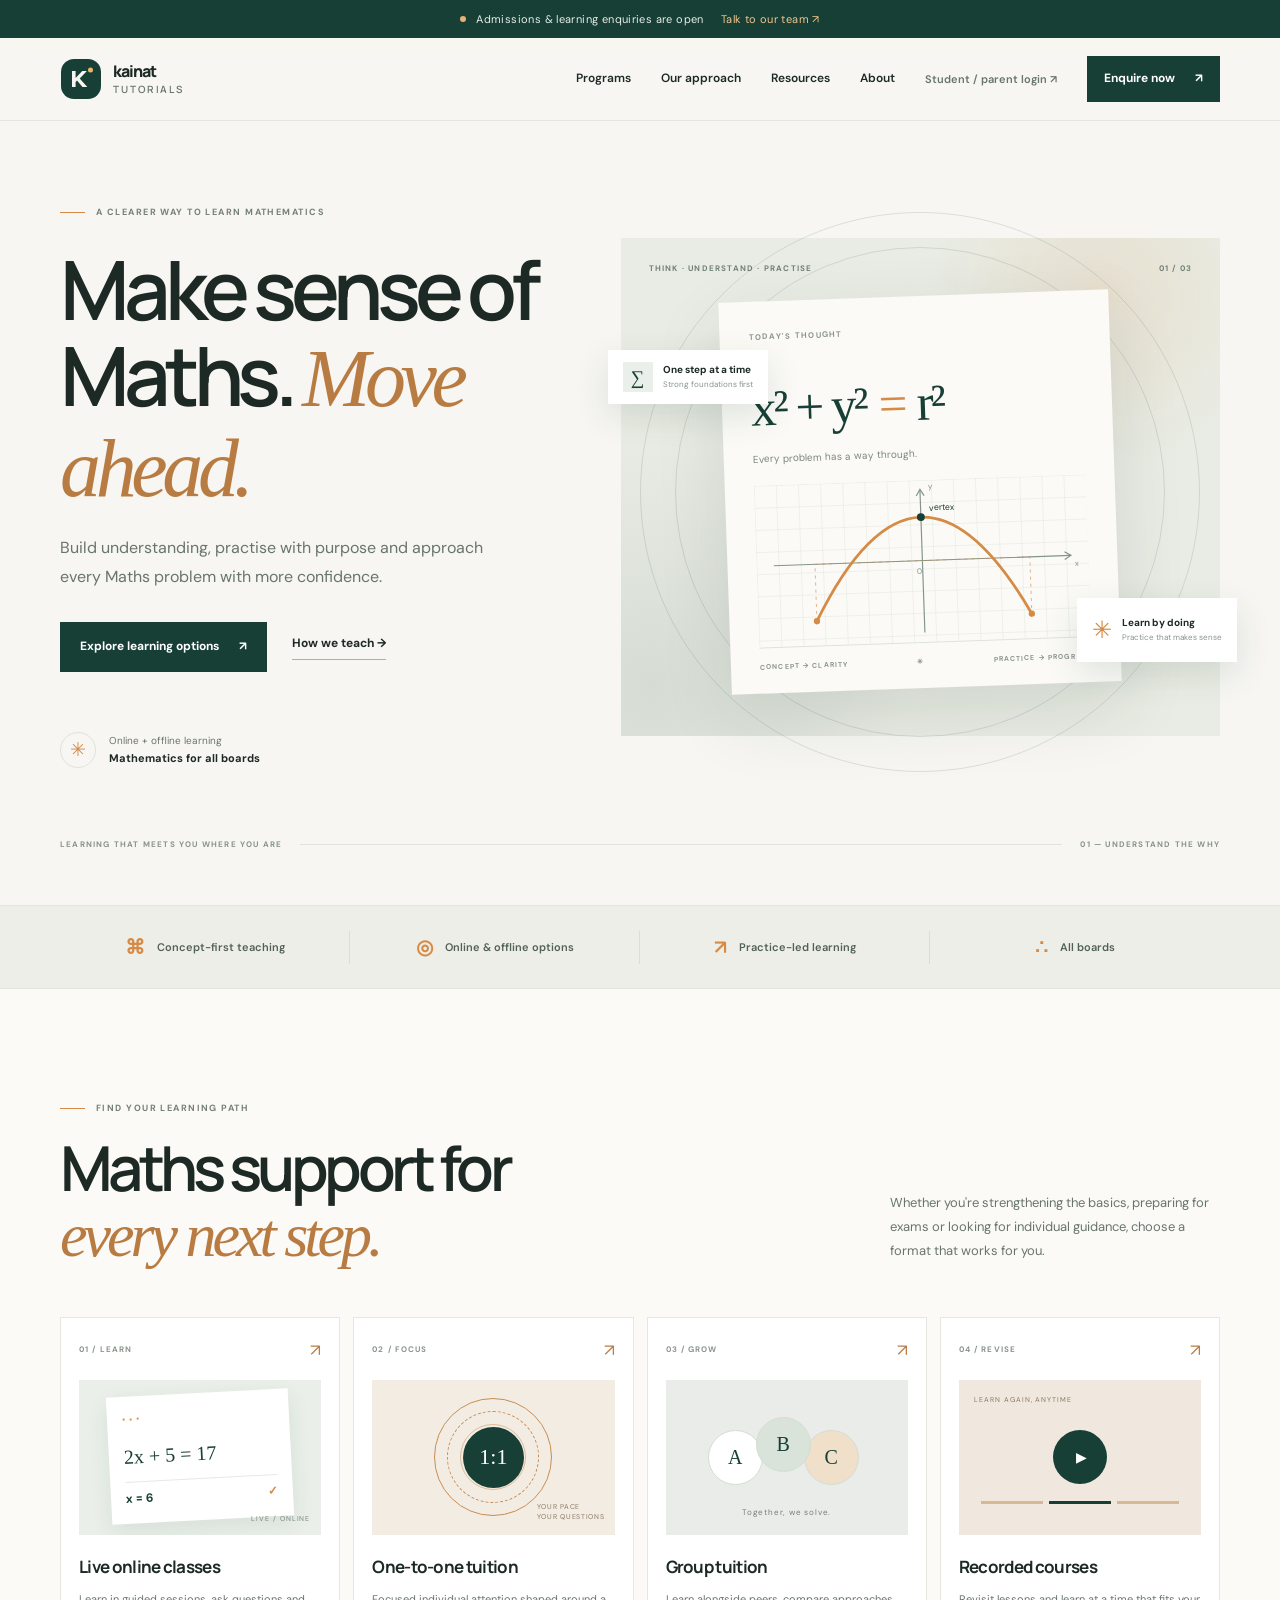
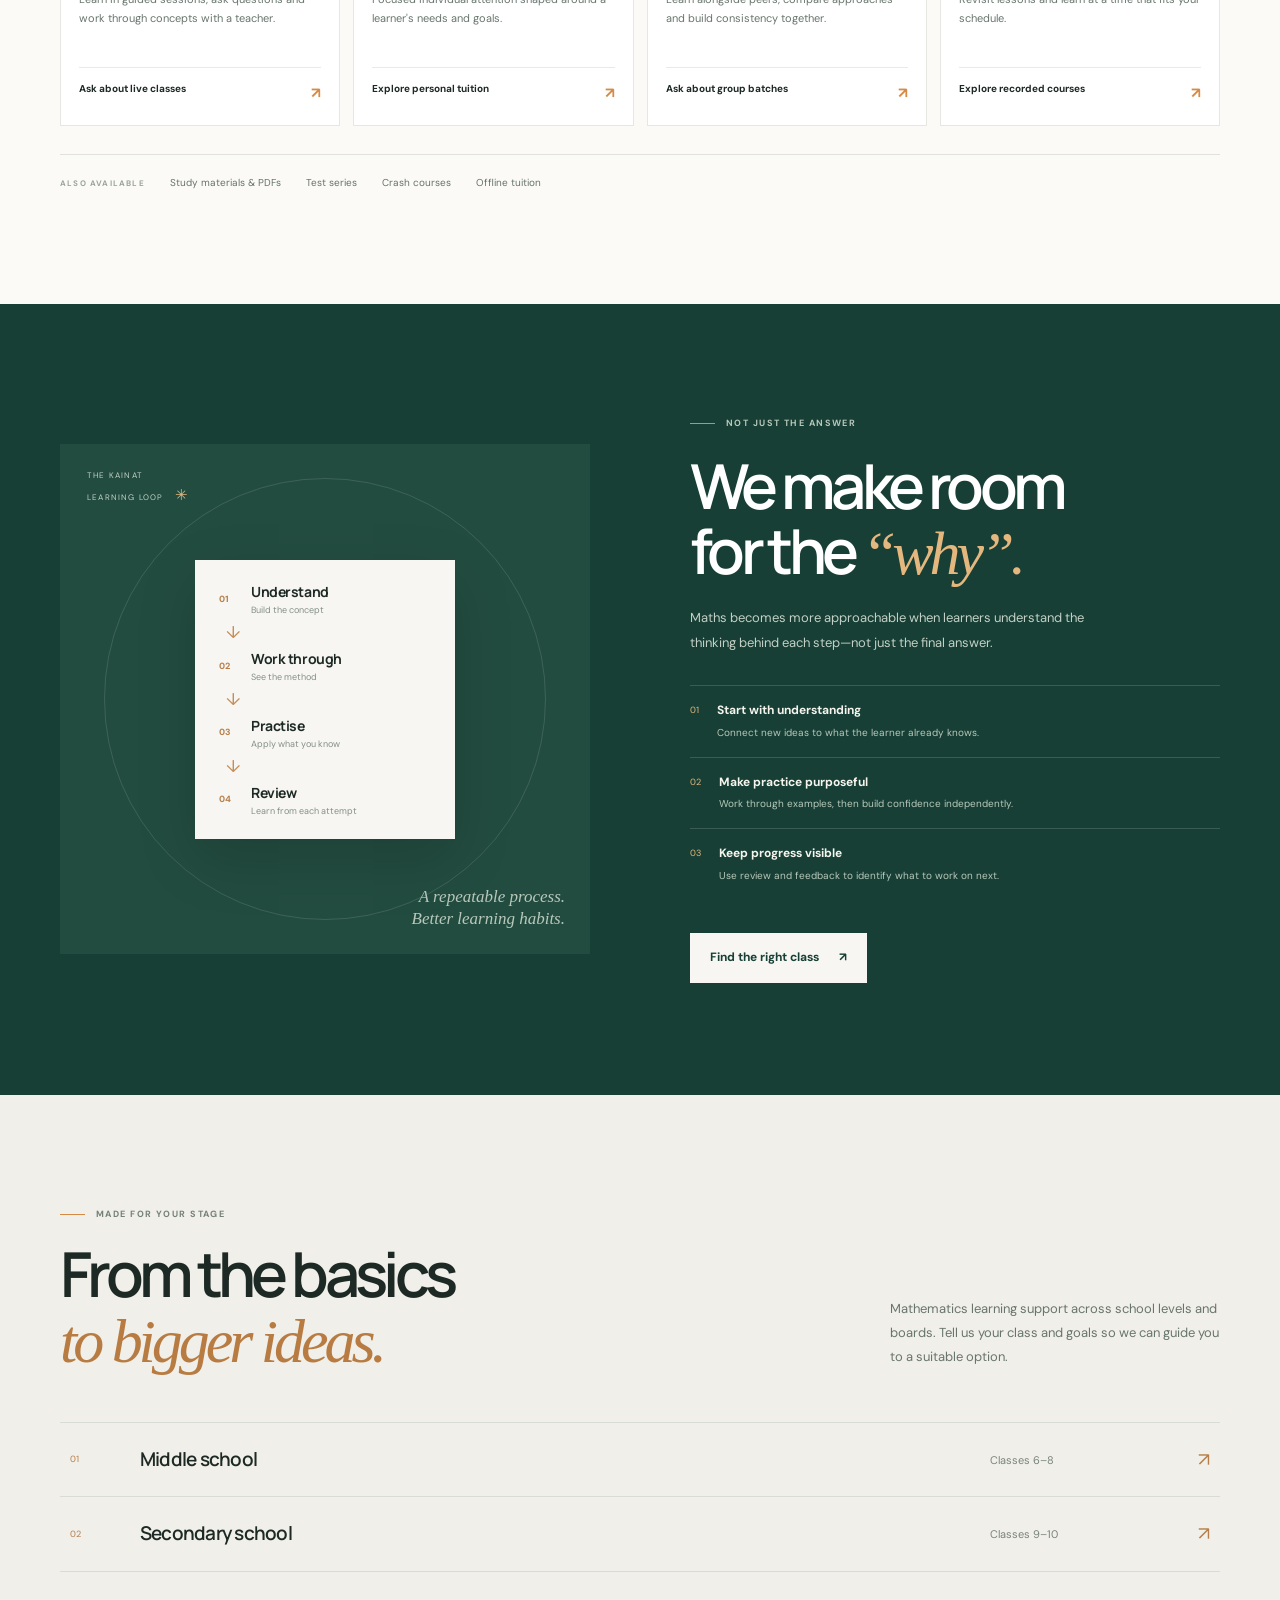
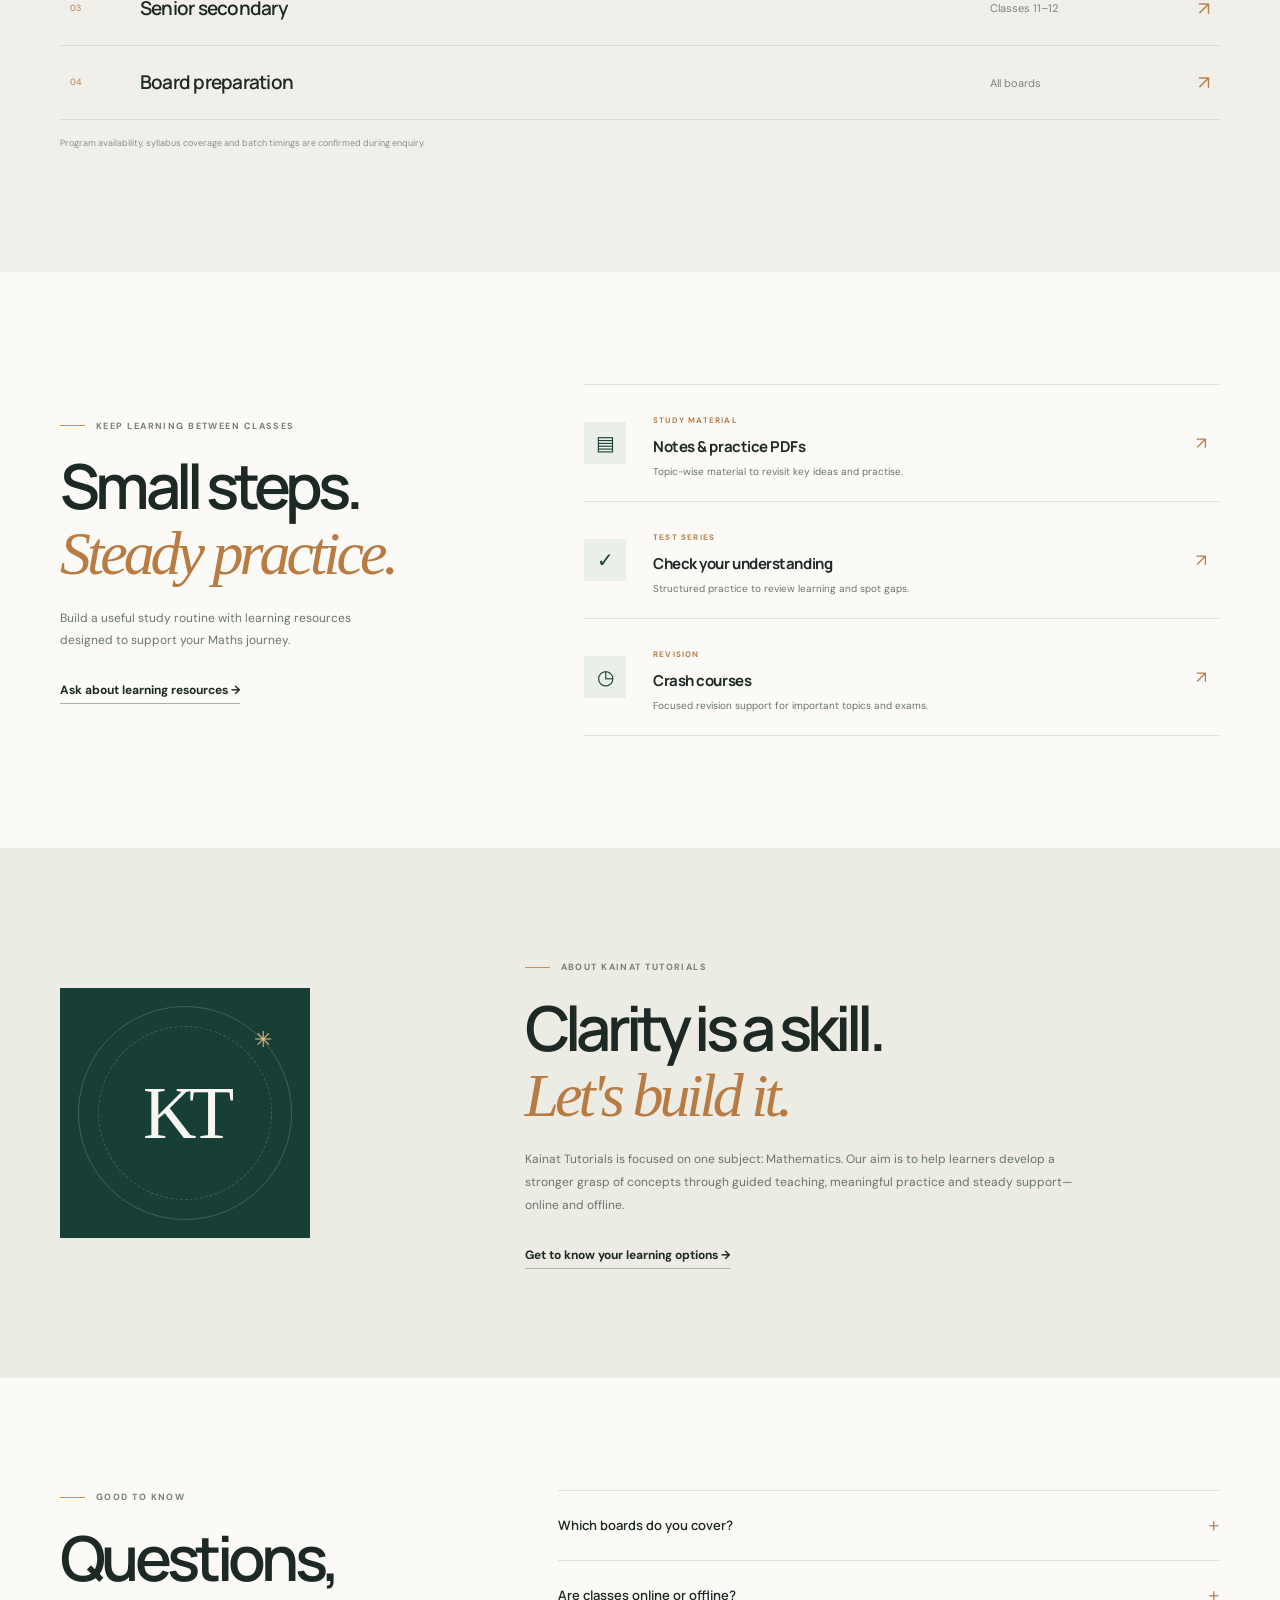
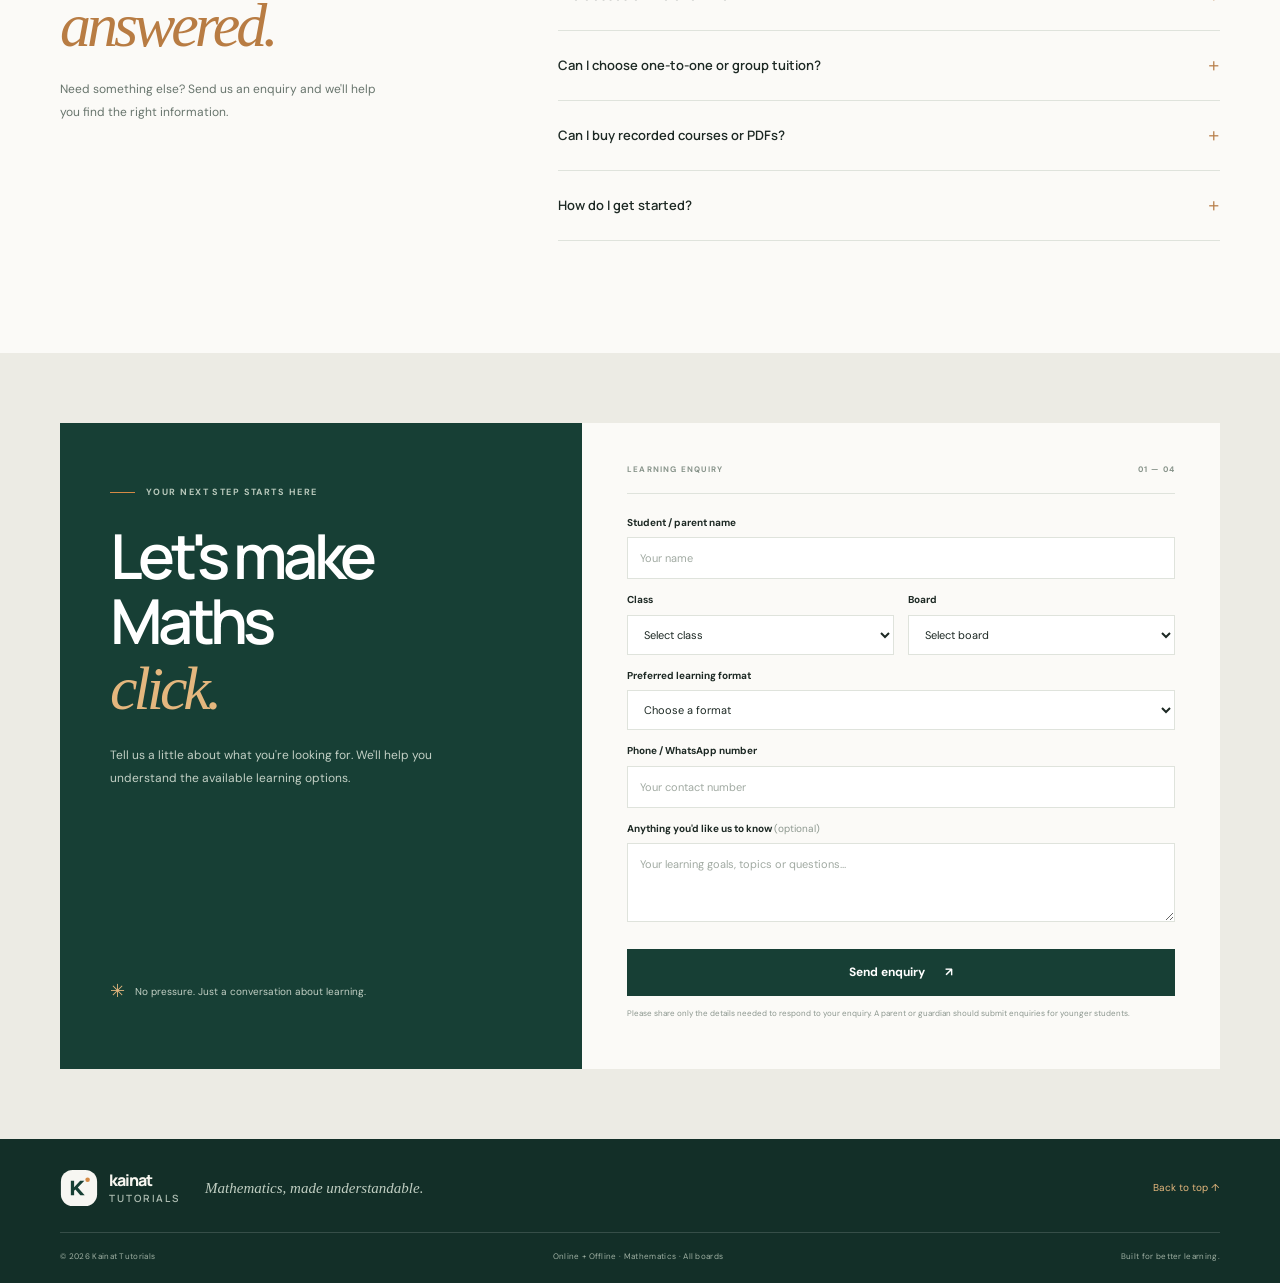
==== index.html @ fd222ecf "Build original Kainat Tutorials responsive website" ====
<!doctype html>
<html lang="en">
<head>
  <meta charset="utf-8">
  <meta name="viewport" content="width=device-width, initial-scale=1">
  <meta name="theme-color" content="#f7f6f2">
  <meta name="description" content="Kainat Tutorials helps students build strong foundations in Mathematics through online and offline tuition, live classes, recorded lessons and focused practice.">
  <meta name="robots" content="index, follow">
  <title>Kainat Tutorials — Mathematics, made understandable</title>
  <link rel="preconnect" href="https://fonts.googleapis.com">
  <link rel="preconnect" href="https://fonts.gstatic.com" crossorigin>
  <link href="https://fonts.googleapis.com/css2?family=DM+Sans:wght@400;500;600;700&family=Manrope:wght@400;500;600;700;800&display=swap" rel="stylesheet">
  <link rel="stylesheet" href="styles.css">
  <script src="site-config.js"></script>
  <script src="script.js" defer></script>
</head>
<body>
  <a class="skip-link" href="#main">Skip to content</a>
  <div class="announcement"><span class="announcement-dot"></span> Admissions & learning enquiries are open <a href="#contact">Talk to our team <span aria-hidden="true">↗</span></a></div>
  <header class="site-header">
    <div class="container nav-wrap">
      <a class="brand" href="#" aria-label="Kainat Tutorials home">
        <span class="brand-mark" aria-hidden="true"><svg viewBox="0 0 42 42" fill="none"><rect x="1" y="1" width="40" height="40" rx="13" fill="#173F35"/><path d="M12 29V13h3.6v7.1l6.7-7.1h4.6l-7.2 7.4 7.6 8.6h-4.8l-5.5-6.4-1.4 1.5V29H12Z" fill="#F7F6F2"/><circle cx="30.5" cy="12" r="2.5" fill="#E9B76C"/></svg></span>
        <span class="brand-name">kainat<span>tutorials</span></span>
      </a>
      <button class="menu-toggle" aria-label="Open navigation" aria-expanded="false" aria-controls="primary-nav"><span></span><span></span></button>
      <nav id="primary-nav" class="primary-nav" aria-label="Main navigation">
        <a href="#programs">Programs</a><a href="#approach">Our approach</a><a href="#resources">Resources</a><a href="#about">About</a>
        <a class="nav-login" href="#contact">Student / parent login <span aria-hidden="true">↗</span></a>
        <a class="button button-dark nav-cta" href="#contact">Enquire now <span aria-hidden="true">↗</span></a>
      </nav>
    </div>
  </header>

  <main id="main">
    <section class="hero section-pad">
      <div class="container hero-grid">
        <div class="hero-copy">
          <div class="eyebrow"><span class="eyebrow-line"></span> A clearer way to learn Mathematics</div>
          <h1>Make sense of<br>Maths. <em>Move ahead.</em></h1>
          <p class="hero-lede">Build understanding, practise with purpose and approach every Maths problem with more confidence.</p>
          <div class="hero-actions"><a class="button button-dark" href="#programs">Explore learning options <span aria-hidden="true">↗</span></a><a class="text-link" href="#approach">How we teach <span aria-hidden="true">→</span></a></div>
          <div class="hero-note"><span class="note-icon">✳</span><span>Online + offline learning<br><strong>Mathematics for all boards</strong></span></div>
        </div>
        <div class="hero-art" aria-label="Mathematics learning illustration">
          <div class="art-topline"><span>THINK · UNDERSTAND · PRACTISE</span><span>01 / 03</span></div>
          <div class="math-sheet">
            <div class="sheet-label">TODAY'S THOUGHT</div>
            <div class="equation">x² + y² <span>=</span> r²</div>
            <div class="equation-caption">Every problem has a way through.</div>
            <div class="graph-wrap">
              <svg viewBox="0 0 420 205" role="img" aria-label="A plotted mathematical curve on coordinate axes">
                <defs><pattern id="grid" width="28" height="28" patternUnits="userSpaceOnUse"><path d="M28 0H0V28" fill="none" stroke="#DCE2D9" stroke-width="1"/></pattern></defs>
                <rect width="420" height="205" fill="url(#grid)"/>
                <path d="M22 102H398M210 12V193" stroke="#82958A" stroke-width="1.5"/>
                <path d="M390 97l8 5-8 5M205 20l5-8 5 8" fill="none" stroke="#82958A" stroke-width="1.5"/>
                <path d="M74 174 Q210 -80 346 174" fill="none" stroke="#D58A45" stroke-width="3.5" stroke-linecap="round"/>
                <path d="M74 174V102H346V174" fill="none" stroke="#D58A45" stroke-width="1.2" stroke-dasharray="4 5" opacity=".65"/>
                <circle cx="210" cy="47" r="5" fill="#173F35"/><circle cx="74" cy="174" r="4" fill="#D58A45"/><circle cx="346" cy="174" r="4" fill="#D58A45"/>
                <text x="220" y="39" font-size="11" fill="#173F35" font-family="DM Sans">vertex</text><text x="203" y="119" font-size="10" fill="#82958A">0</text><text x="403" y="115" font-size="10" fill="#82958A">x</text><text x="220" y="12" font-size="10" fill="#82958A">y</text>
              </svg>
            </div>
            <div class="sheet-footer"><span>CONCEPT → CLARITY</span><span>✳</span><span>PRACTICE → PROGRESS</span></div>
          </div>
          <div class="floating-card floating-card-one"><span class="float-icon">∑</span><span><b>One step at a time</b><small>Strong foundations first</small></span></div>
          <div class="floating-card floating-card-two"><span class="float-spark">✳</span><span><b>Learn by doing</b><small>Practice that makes sense</small></span></div>
          <div class="art-orbit orbit-one"></div><div class="art-orbit orbit-two"></div>
        </div>
      </div>
      <div class="container hero-bottom"><span>LEARNING THAT MEETS YOU WHERE YOU ARE</span><div class="hero-bottom-line"></div><span>01 — UNDERSTAND THE WHY</span></div>
    </section>

    <section class="trust-strip"><div class="container trust-grid"><div><span class="trust-symbol">⌘</span><span>Concept-first teaching</span></div><div><span class="trust-symbol">◎</span><span>Online & offline options</span></div><div><span class="trust-symbol">↗</span><span>Practice-led learning</span></div><div><span class="trust-symbol">∴</span><span>All boards</span></div></div></section>

    <section id="programs" class="programs section-pad">
      <div class="container">
        <div class="section-heading heading-split"><div><div class="eyebrow"><span class="eyebrow-line"></span> Find your learning path</div><h2>Maths support for<br><em>every next step.</em></h2></div><p>Whether you're strengthening the basics, preparing for exams or looking for individual guidance, choose a format that works for you.</p></div>
        <div class="program-grid">
          <article class="program-card card-featured"><div class="card-top"><span class="card-index">01 / LEARN</span><span class="card-icon">↗</span></div><div class="program-illustration illustration-live"><div class="mini-window"><div class="mini-dots">•••</div><div class="mini-equation">2x + 5 = 17</div><div class="mini-line"></div><div class="mini-answer">x = 6 <span>✓</span></div></div><span class="illustration-tag">LIVE / ONLINE</span></div><h3>Live online classes</h3><p>Learn in guided sessions, ask questions and work through concepts with a teacher.</p><a class="card-link" href="#contact">Ask about live classes <span>↗</span></a></article>
          <article class="program-card"><div class="card-top"><span class="card-index">02 / FOCUS</span><span class="card-icon">↗</span></div><div class="program-illustration illustration-one"><div class="one-ring"></div><div class="one-person">1:1</div><span class="one-caption">YOUR PACE<br>YOUR QUESTIONS</span></div><h3>One-to-one tuition</h3><p>Focused individual attention shaped around a learner's needs and goals.</p><a class="card-link" href="#contact">Explore personal tuition <span>↗</span></a></article>
          <article class="program-card"><div class="card-top"><span class="card-index">03 / GROW</span><span class="card-icon">↗</span></div><div class="program-illustration illustration-group"><div class="group-circles"><i>A</i><i>B</i><i>C</i></div><span class="group-equation">Together, we solve.</span></div><h3>Group tuition</h3><p>Learn alongside peers, compare approaches and build consistency together.</p><a class="card-link" href="#contact">Ask about group batches <span>↗</span></a></article>
          <article class="program-card"><div class="card-top"><span class="card-index">04 / REVISE</span><span class="card-icon">↗</span></div><div class="program-illustration illustration-recorded"><div class="play-button">▶</div><div class="recorded-lines"><i></i><i></i><i></i></div><span class="recorded-label">LEARN AGAIN, ANYTIME</span></div><h3>Recorded courses</h3><p>Revisit lessons and learn at a time that fits your schedule.</p><a class="card-link" href="#contact">Explore recorded courses <span>↗</span></a></article>
        </div>
        <div class="program-footer"><span>ALSO AVAILABLE</span><span>Study materials & PDFs</span><span>Test series</span><span>Crash courses</span><span>Offline tuition</span></div>
      </div>
    </section>

    <section id="approach" class="approach section-pad">
      <div class="container approach-grid">
        <div class="approach-visual"><div class="approach-stamp">THE KAINAT<br>LEARNING LOOP <span>✳</span></div><div class="loop-card"><div class="loop-step"><span>01</span><b>Understand</b><small>Build the concept</small></div><div class="loop-arrow">↓</div><div class="loop-step"><span>02</span><b>Work through</b><small>See the method</small></div><div class="loop-arrow">↓</div><div class="loop-step"><span>03</span><b>Practise</b><small>Apply what you know</small></div><div class="loop-arrow">↓</div><div class="loop-step"><span>04</span><b>Review</b><small>Learn from each attempt</small></div></div><div class="approach-caption">A repeatable process.<br>Better learning habits.</div></div>
        <div class="approach-copy"><div class="eyebrow eyebrow-light"><span class="eyebrow-line"></span> Not just the answer</div><h2>We make room<br>for the <em>“why”.</em></h2><p class="approach-lede">Maths becomes more approachable when learners understand the thinking behind each step—not just the final answer.</p><div class="principle-list"><div><span>01</span><p><b>Start with understanding</b><small>Connect new ideas to what the learner already knows.</small></p></div><div><span>02</span><p><b>Make practice purposeful</b><small>Work through examples, then build confidence independently.</small></p></div><div><span>03</span><p><b>Keep progress visible</b><small>Use review and feedback to identify what to work on next.</small></p></div></div><a class="button button-light" href="#contact">Find the right class <span>↗</span></a></div>
      </div>
    </section>

    <section class="levels section-pad"><div class="container"><div class="section-heading heading-split"><div><div class="eyebrow"><span class="eyebrow-line"></span> Made for your stage</div><h2>From the basics<br><em>to bigger ideas.</em></h2></div><p>Mathematics learning support across school levels and boards. Tell us your class and goals so we can guide you to a suitable option.</p></div><div class="level-list"><a href="#contact"><span class="level-number">01</span><span class="level-name">Middle school</span><span class="level-detail">Classes 6–8</span><span class="level-arrow">↗</span></a><a href="#contact"><span class="level-number">02</span><span class="level-name">Secondary school</span><span class="level-detail">Classes 9–10</span><span class="level-arrow">↗</span></a><a href="#contact"><span class="level-number">03</span><span class="level-name">Senior secondary</span><span class="level-detail">Classes 11–12</span><span class="level-arrow">↗</span></a><a href="#contact"><span class="level-number">04</span><span class="level-name">Board preparation</span><span class="level-detail">All boards</span><span class="level-arrow">↗</span></a></div><p class="level-footnote">Program availability, syllabus coverage and batch timings are confirmed during enquiry.</p></div></section>

    <section id="resources" class="resources section-pad"><div class="container resources-grid"><div><div class="eyebrow"><span class="eyebrow-line"></span> Keep learning between classes</div><h2>Small steps.<br><em>Steady practice.</em></h2><p>Build a useful study routine with learning resources designed to support your Maths journey.</p><a class="text-link" href="#contact">Ask about learning resources <span>→</span></a></div><div class="resource-stack"><article><span class="resource-icon">▤</span><div><span class="resource-type">STUDY MATERIAL</span><h3>Notes & practice PDFs</h3><p>Topic-wise material to revisit key ideas and practise.</p></div><span class="resource-arrow">↗</span></article><article><span class="resource-icon">✓</span><div><span class="resource-type">TEST SERIES</span><h3>Check your understanding</h3><p>Structured practice to review learning and spot gaps.</p></div><span class="resource-arrow">↗</span></article><article><span class="resource-icon">◷</span><div><span class="resource-type">REVISION</span><h3>Crash courses</h3><p>Focused revision support for important topics and exams.</p></div><span class="resource-arrow">↗</span></article></div></div></section>

    <section id="about" class="about section-pad"><div class="container about-grid"><div class="about-mark"><span>KT</span><i>✳</i></div><div><div class="eyebrow"><span class="eyebrow-line"></span> About Kainat Tutorials</div><h2>Clarity is a skill.<br><em>Let's build it.</em></h2><p>Kainat Tutorials is focused on one subject: Mathematics. Our aim is to help learners develop a stronger grasp of concepts through guided teaching, meaningful practice and steady support—online and offline.</p><a class="text-link" href="#contact">Get to know your learning options <span>→</span></a></div></div></section>

    <section class="faq section-pad"><div class="container faq-grid"><div><div class="eyebrow"><span class="eyebrow-line"></span> Good to know</div><h2>Questions,<br><em>answered.</em></h2><p>Need something else? Send us an enquiry and we'll help you find the right information.</p></div><div class="faq-list"><details><summary>Which boards do you cover?<span>+</span></summary><p>We aim to support students across all boards. Share your board, class and syllabus during enquiry so we can confirm the relevant learning option.</p></details><details><summary>Are classes online or offline?<span>+</span></summary><p>Both online and offline learning options are planned. Availability, location and timings are confirmed when you enquire.</p></details><details><summary>Can I choose one-to-one or group tuition?<span>+</span></summary><p>Yes. You can enquire about individual tuition or group learning. We'll discuss the format that best fits your requirements.</p></details><details><summary>Can I buy recorded courses or PDFs?<span>+</span></summary><p>Recorded courses and study materials are part of the planned learning catalogue. Product details, prices and access instructions will be shared when available.</p></details><details><summary>How do I get started?<span>+</span></summary><p>Use the enquiry form below and tell us your class, board and preferred learning format. We'll follow up using the contact details you provide.</p></details></div></div></section>

    <section id="contact" class="contact-section section-pad"><div class="container contact-panel"><div class="contact-copy"><div class="eyebrow eyebrow-light"><span class="eyebrow-line"></span> Your next step starts here</div><h2>Let's make Maths<br><em>click.</em></h2><p>Tell us a little about what you're looking for. We'll help you understand the available learning options.</p><div class="contact-note"><span>✳</span> No pressure. Just a conversation about learning.</div></div><form id="enquiry-form" class="enquiry-form"><div class="form-heading"><span>LEARNING ENQUIRY</span><span>01 — 04</span></div><label for="student-name">Student / parent name</label><input id="student-name" name="name" autocomplete="name" placeholder="Your name" required>
        <div class="form-row"><div><label for="student-class">Class</label><select id="student-class" name="class" required><option value="">Select class</option><option>Class 6</option><option>Class 7</option><option>Class 8</option><option>Class 9</option><option>Class 10</option><option>Class 11</option><option>Class 12</option><option>Other</option></select></div><div><label for="student-board">Board</label><select id="student-board" name="board" required><option value="">Select board</option><option>CBSE</option><option>ICSE</option><option>State Board</option><option>Other / Not sure</option></select></div></div>
        <label for="learning-mode">Preferred learning format</label><select id="learning-mode" name="format" required><option value="">Choose a format</option><option>Online classes</option><option>Offline tuition</option><option>One-to-one tuition</option><option>Group tuition</option><option>Recorded course</option><option>Study material / test series</option><option>Not sure yet</option></select>
        <label for="contact-number">Phone / WhatsApp number</label><input id="contact-number" name="phone" type="tel" autocomplete="tel" placeholder="Your contact number" required>
        <label for="extra-details">Anything you'd like us to know <span class="optional">(optional)</span></label><textarea id="extra-details" name="message" rows="3" placeholder="Your learning goals, topics or questions…"></textarea>
        <button class="button button-dark form-submit" type="submit">Send enquiry <span aria-hidden="true">↗</span></button><p class="form-privacy">Please share only the details needed to respond to your enquiry. A parent or guardian should submit enquiries for younger students.</p><p id="form-status" class="form-status" role="status" aria-live="polite"></p>
      </form></div></section>
  </main>
  <footer class="site-footer"><div class="container footer-top"><a class="brand brand-footer" href="#"><span class="brand-mark"><svg viewBox="0 0 42 42" fill="none"><rect x="1" y="1" width="40" height="40" rx="13" fill="#F7F6F2"/><path d="M12 29V13h3.6v7.1l6.7-7.1h4.6l-7.2 7.4 7.6 8.6h-4.8l-5.5-6.4-1.4 1.5V29H12Z" fill="#173F35"/><circle cx="30.5" cy="12" r="2.5" fill="#D58A45"/></svg></span><span class="brand-name">kainat<span>tutorials</span></span></a><p>Mathematics, made understandable.</p><a class="footer-top-link" href="#main">Back to top ↑</a></div><div class="container footer-bottom"><span>© <span id="current-year"></span> Kainat Tutorials</span><span>Online + Offline · Mathematics · All boards</span><span>Built for better learning.</span></div></footer>
</body>
</html>
---- styles.css ----
:root{--paper:#f7f6f2;--white:#fff;--ink:#1d2924;--green:#173f35;--green2:#244f43;--muted:#68756d;--line:#dfe3dc;--gold:#d58a45;--cream:#ebe9df;--serif:Georgia,"Times New Roman",serif;--sans:"DM Sans",Arial,sans-serif;--display:"Manrope",Arial,sans-serif}*{box-sizing:border-box}html{scroll-behavior:smooth;scroll-padding-top:92px}body{margin:0;background:var(--paper);color:var(--ink);font-family:var(--sans);font-size:15px;line-height:1.65;-webkit-font-smoothing:antialiased}a{color:inherit;text-decoration:none}button,input,select,textarea{font:inherit}.container{width:min(1160px,calc(100% - 64px));margin-inline:auto}.section-pad{padding:112px 0}.skip-link{position:absolute;top:-50px;left:16px;background:white;padding:10px;z-index:100}.skip-link:focus{top:10px}.announcement{height:38px;background:var(--green);color:#e7eee8;display:flex;align-items:center;justify-content:center;gap:10px;font-size:11px;letter-spacing:.035em}.announcement a{color:#f1c58d;margin-left:7px}.announcement-dot{width:6px;height:6px;background:#e4b474;border-radius:50%}.site-header{position:sticky;top:0;z-index:20;background:rgba(247,246,242,.94);backdrop-filter:blur(14px);border-bottom:1px solid rgba(29,41,36,.08)}.nav-wrap{height:82px;display:flex;align-items:center;justify-content:space-between}.brand{display:inline-flex;align-items:center;gap:11px}.brand-mark{width:42px;height:42px;display:block}.brand-mark svg{width:100%;height:100%}.brand-name{font-family:var(--display);font-size:16px;line-height:1.1;font-weight:800;letter-spacing:-.06em}.brand-name span{display:block;font-size:10px;letter-spacing:.19em;text-transform:uppercase;font-weight:600;color:var(--muted);margin-top:4px}.primary-nav{display:flex;align-items:center;gap:30px;font-size:12px;font-weight:600}.primary-nav>a:not(.button){transition:color .2s}.primary-nav>a:not(.button):hover,.text-link:hover,.card-link:hover{color:var(--gold)}.nav-login{font-size:11px;color:var(--muted)}.button{display:inline-flex;align-items:center;justify-content:center;gap:20px;padding:14px 19px;font-size:12px;font-weight:700;border:1px solid transparent;transition:transform .2s,background .2s}.button:hover{transform:translateY(-2px)}.button-dark{background:var(--green);color:#fff}.button-dark:hover{background:#245344}.button-light{background:#f7f6f2;color:var(--green)}.nav-cta{padding:12px 16px}.menu-toggle{display:none}.hero{padding-top:84px;padding-bottom:54px;overflow:hidden}.hero-grid{display:grid;grid-template-columns:.92fr 1.08fr;gap:50px;align-items:center}.eyebrow{display:flex;align-items:center;gap:11px;text-transform:uppercase;letter-spacing:.16em;font-size:9px;font-weight:700;color:#748178}.eyebrow-line{width:25px;height:1px;background:var(--gold)}h1,h2,h3,p{margin-top:0}h1,h2{font-family:var(--display);font-weight:600;letter-spacing:-.075em;line-height:1.05}h1{font-size:clamp(54px,6.4vw,86px);margin:26px 0 22px}h1 em,h2 em{font-family:var(--serif);font-weight:400;color:#b87c43;letter-spacing:-.065em}.hero-lede{max-width:430px;color:var(--muted);font-size:16px;line-height:1.8}.hero-actions{display:flex;align-items:center;gap:25px;margin-top:31px}.text-link{font-size:12px;font-weight:700;border-bottom:1px solid #aab3aa;padding-bottom:5px}.hero-note{display:flex;align-items:center;gap:13px;margin-top:60px;color:var(--muted);font-size:10px;line-height:1.7}.hero-note strong{color:var(--ink);font-size:11px}.note-icon{width:36px;height:36px;border:1px solid var(--line);border-radius:50%;display:grid;place-items:center;color:var(--gold);font-size:19px}.hero-art{position:relative;min-height:490px;background:#e9ece4;display:flex;align-items:center;justify-content:center;padding:58px 35px 48px;isolation:isolate}.hero-art:before{content:"";position:absolute;inset:0;background:radial-gradient(circle at 80% 12%,rgba(213,138,69,.13),transparent 26%),radial-gradient(circle at 5% 90%,rgba(23,63,53,.09),transparent 35%);z-index:-1}.art-topline{position:absolute;top:24px;left:28px;right:28px;display:flex;justify-content:space-between;color:#718077;font-size:8px;letter-spacing:.15em;font-weight:700}.math-sheet{position:relative;width:min(390px,100%);padding:29px 29px 20px;background:#fbfaf6;box-shadow:0 25px 70px rgba(28,52,42,.12);transform:rotate(-2deg);z-index:2}.sheet-label,.sheet-footer{font-size:8px;letter-spacing:.16em;color:#8b968e;font-weight:700}.equation{font-family:var(--serif);font-size:clamp(34px,4vw,52px);letter-spacing:-.06em;color:var(--green);margin-top:23px}.equation span{color:var(--gold);font-style:italic}.equation-caption{font-size:10px;color:#7b877f;margin-top:0}.graph-wrap{margin-top:18px}.graph-wrap svg{width:100%;display:block}.sheet-footer{border-top:1px solid var(--line);padding-top:13px;display:flex;justify-content:space-between;font-size:7px}.floating-card{position:absolute;z-index:3;background:#fff;padding:12px 15px;display:flex;align-items:center;gap:10px;box-shadow:0 12px 35px rgba(23,63,53,.12)}.floating-card b,.floating-card small{display:block}.floating-card b{font-size:10px}.floating-card small{font-size:8px;color:#89938c}.float-icon{width:30px;height:30px;background:#eaf0e9;color:var(--green);display:grid;place-items:center;font-family:var(--serif);font-size:19px}.floating-card-one{top:112px;left:-13px}.floating-card-two{bottom:74px;right:-17px}.float-spark{color:var(--gold);font-size:24px}.art-orbit{position:absolute;border:1px solid rgba(23,63,53,.13);border-radius:50%;z-index:0}.orbit-one{width:490px;height:490px}.orbit-two{width:560px;height:560px}.hero-bottom{display:flex;align-items:center;gap:18px;margin-top:70px;font-size:8px;font-weight:700;letter-spacing:.15em;color:#89938b}.hero-bottom-line{height:1px;background:var(--line);flex:1}.trust-strip{background:#eeeee8;border-block:1px solid #e4e5de}.trust-grid{display:grid;grid-template-columns:repeat(4,1fr);min-height:82px;align-items:center}.trust-grid>div{display:flex;align-items:center;justify-content:center;gap:12px;font-size:11px;font-weight:600;color:#526158;border-right:1px solid #d9ded6}.trust-grid>div:last-child{border:0}.trust-symbol{color:var(--gold);font-size:20px}.section-heading{margin-bottom:48px}.heading-split{display:flex;align-items:end;justify-content:space-between;gap:40px}.section-heading h2,.approach h2,.resources h2,.about h2,.faq h2,.contact-copy h2{font-size:clamp(42px,5vw,62px);margin:19px 0 0}.heading-split>p{max-width:330px;color:var(--muted);font-size:13px;line-height:1.85;margin:0 0 5px}.programs{background:#fbfaf7}.program-grid{display:grid;grid-template-columns:repeat(4,1fr);gap:13px}.program-card{border:1px solid #e5e7e0;padding:18px 18px 20px;min-width:0;transition:transform .25s,box-shadow .25s;background:#fff}.program-card:hover{transform:translateY(-5px);box-shadow:0 16px 38px rgba(30,53,43,.07)}.card-top{display:flex;justify-content:space-between;align-items:center}.card-index{font-size:8px;letter-spacing:.14em;color:#89948b;font-weight:700}.card-icon{font-size:17px;color:#b77e49}.program-illustration{height:155px;margin:16px 0 18px;position:relative;display:flex;align-items:center;justify-content:center;overflow:hidden}.illustration-live{background:#eaf0e9}.mini-window{width:75%;background:#fff;padding:15px;box-shadow:0 8px 22px rgba(25,60,47,.09);transform:rotate(-3deg)}.mini-dots{font-size:10px;letter-spacing:3px;color:#d5a06d}.mini-equation{font-family:var(--serif);font-size:20px;color:var(--green);margin:12px 0 8px}.mini-line{height:1px;background:#e7e9e2}.mini-answer{font-size:12px;color:var(--green);font-weight:700;padding-top:7px}.mini-answer span{float:right;color:#d58a45}.illustration-tag{position:absolute;bottom:10px;right:11px;font-size:7px;letter-spacing:.13em;color:#78877d}.illustration-one{background:#f2ece2}.one-ring{width:118px;height:118px;border:1px solid #c88e55;border-radius:50%;position:absolute}.one-ring:before,.one-ring:after{content:"";position:absolute;inset:12px;border:1px dashed #c88e55;border-radius:50%}.one-ring:after{inset:25px;border-style:solid;opacity:.5}.one-person{width:61px;height:61px;background:var(--green);border-radius:50%;display:grid;place-items:center;color:#fff;font-family:var(--serif);font-size:22px;z-index:1}.one-caption{position:absolute;right:10px;bottom:12px;font-size:7px;letter-spacing:.1em;line-height:1.5;color:#8d7b67}.illustration-group{background:#e9ece8}.group-circles{display:flex;align-items:center}.group-circles i{width:55px;height:55px;border-radius:50%;background:#fff;border:1px solid #d5ddd4;display:grid;place-items:center;font-style:normal;font-family:var(--serif);font-size:20px;color:var(--green);margin-left:-7px}.group-circles i:nth-child(2){background:#d9e3d9;transform:translateY(-13px)}.group-circles i:nth-child(3){background:#f0dfc9}.group-equation{position:absolute;bottom:15px;font-size:8px;letter-spacing:.1em;color:#738077}.illustration-recorded{background:#f0e8df}.play-button{width:54px;height:54px;border-radius:50%;display:grid;place-items:center;padding-left:4px;background:var(--green);color:white;font-size:14px;z-index:2}.recorded-lines{position:absolute;left:22px;right:22px;bottom:31px;display:flex;gap:6px}.recorded-lines i{height:3px;background:#d8b994;flex:1}.recorded-lines i:nth-child(2){background:#173f35}.recorded-label{position:absolute;top:14px;left:15px;font-size:7px;letter-spacing:.14em;color:#8b7661}.program-card h3{font-family:var(--display);font-size:17px;letter-spacing:-.04em;margin:0 0 9px}.program-card p{font-size:11px;line-height:1.8;color:var(--muted);min-height:60px;margin-bottom:17px}.card-link{font-size:10px;font-weight:700;border-top:1px solid #e8eae4;padding-top:13px;display:flex;justify-content:space-between}.card-link span{color:var(--gold);font-size:15px}.program-footer{display:flex;align-items:center;gap:25px;border-top:1px solid var(--line);margin-top:28px;padding-top:20px;color:#65736a;font-size:10px}.program-footer span:first-child{font-size:8px;letter-spacing:.15em;font-weight:700;color:#9aa39b}.approach{background:var(--green);color:#f4f4ed}.approach-grid{display:grid;grid-template-columns:1fr 1fr;gap:100px;align-items:center}.approach-visual{min-height:510px;position:relative;background:#234c40;display:flex;align-items:center;justify-content:center;overflow:hidden}.approach-visual:before{content:"";position:absolute;width:440px;height:440px;border:1px solid rgba(255,255,255,.12);border-radius:50%}.approach-stamp{position:absolute;top:25px;left:27px;font-size:8px;line-height:1.7;letter-spacing:.15em;color:#c3d0c5}.approach-stamp span{color:#e5b77c;font-size:15px;margin-left:8px}.loop-card{width:260px;background:#f7f6f2;color:var(--ink);padding:20px 24px;position:relative;z-index:1;box-shadow:0 20px 55px rgba(0,0,0,.15)}.loop-step{display:grid;grid-template-columns:32px 1fr;align-items:center}.loop-step>span{grid-row:span 2;font-size:9px;color:#b77e49;font-weight:700}.loop-step b{font-family:var(--display);font-size:14px;letter-spacing:-.03em}.loop-step small{font-size:9px;color:#849087}.loop-arrow{padding-left:7px;color:#c58d57;font-size:17px;line-height:1.7}.approach-caption{position:absolute;right:25px;bottom:24px;color:#b8c8bb;font-family:var(--serif);font-style:italic;font-size:17px;line-height:1.3;text-align:right}.eyebrow-light{color:#b8c8bb}.approach h2{margin:22px 0 20px;color:#fff}.approach h2 em,.contact-copy h2 em{color:#e4b77e}.approach-lede{color:#c3d0c5;font-size:13px;line-height:1.9;max-width:410px}.principle-list{margin:30px 0 34px}.principle-list>div{display:flex;gap:18px;padding:15px 0;border-top:1px solid rgba(255,255,255,.15)}.principle-list>div>span{font-size:9px;color:#e3b77d;padding-top:2px}.principle-list p{margin:0}.principle-list b,.principle-list small{display:block}.principle-list b{font-size:12px;color:#f5f5ee}.principle-list small{font-size:10px;color:#b8c8bb;margin-top:4px}.levels{background:#f0efe9}.level-list{border-top:1px solid #d7ddd4}.level-list>a{display:grid;grid-template-columns:70px 1fr 190px 30px;align-items:center;padding:21px 10px;border-bottom:1px solid #d7ddd4;transition:padding .2s,background .2s}.level-list>a:hover{padding-left:20px;background:rgba(255,255,255,.45)}.level-number{font-size:9px;color:#b77e49}.level-name{font-family:var(--display);font-size:19px;font-weight:600;letter-spacing:-.04em}.level-detail{font-size:11px;color:#78847b}.level-arrow{font-size:19px;color:#b77e49;text-align:right}.level-footnote{font-size:9px;color:#879188;margin-top:16px}.resources{background:#fbfaf7}.resources-grid{display:grid;grid-template-columns:.8fr 1.2fr;gap:100px;align-items:center}.resources h2{margin:20px 0}.resources-grid>div:first-child>p,.about-grid>div:last-child>p,.faq-grid>div:first-child>p{font-size:12px;color:var(--muted);line-height:1.9;max-width:330px;margin-bottom:25px}.resource-stack article{display:grid;grid-template-columns:52px 1fr 24px;gap:17px;align-items:center;padding:21px 0;border-bottom:1px solid var(--line)}.resource-stack article:first-child{border-top:1px solid var(--line)}.resource-icon{width:42px;height:42px;background:#eaf0e9;display:grid;place-items:center;color:var(--green);font-size:20px}.resource-type{font-size:8px;letter-spacing:.15em;color:#b77e49;font-weight:700}.resource-stack h3{font-family:var(--display);font-size:15px;letter-spacing:-.03em;margin:4px 0}.resource-stack p{font-size:10px;color:var(--muted);margin:0}.resource-arrow{color:#b77e49;font-size:17px}.about{background:#ecebe4}.about-grid{display:grid;grid-template-columns:.7fr 1.3fr;gap:90px;align-items:center}.about-mark{width:250px;height:250px;background:var(--green);display:grid;place-items:center;position:relative;color:#f7f6f2}.about-mark:before,.about-mark:after{content:"";position:absolute;inset:18px;border:1px solid rgba(255,255,255,.18);border-radius:50%}.about-mark:after{inset:38px;border-style:dashed}.about-mark span{font-family:var(--serif);font-size:74px;letter-spacing:-.1em}.about-mark i{position:absolute;top:34px;right:38px;font-style:normal;color:#e6b77c;font-size:22px}.about h2{margin:20px 0}.about-grid>div:last-child>p{max-width:550px}.faq{background:#fbfaf7}.faq-grid{display:grid;grid-template-columns:.75fr 1.25fr;gap:100px}.faq h2{margin:20px 0}.faq-grid>div:first-child>p{margin-top:20px}.faq-list details{border-bottom:1px solid var(--line);padding:18px 0}.faq-list details:first-child{border-top:1px solid var(--line)}.faq-list summary{cursor:pointer;list-style:none;display:flex;justify-content:space-between;align-items:center;font-family:var(--display);font-weight:600;font-size:13px}.faq-list summary::-webkit-details-marker{display:none}.faq-list summary span{font-size:20px;font-weight:400;color:#b77e49;transition:transform .2s}.faq-list details[open] summary span{transform:rotate(45deg)}.faq-list details p{max-width:600px;font-size:11px;line-height:1.8;color:var(--muted);margin:12px 30px 0 0}.contact-section{background:#ecebe4;padding-top:70px;padding-bottom:70px}.contact-panel{display:grid;grid-template-columns:.9fr 1.1fr;background:var(--green);color:#fff;min-height:600px}.contact-copy{padding:62px 50px;display:flex;flex-direction:column;align-items:flex-start}.contact-copy h2{margin:23px 0}.contact-copy>p{font-size:12px;line-height:1.9;color:#c3d0c5;max-width:340px}.contact-note{margin-top:auto;font-size:10px;color:#c3d0c5;display:flex;gap:10px;align-items:center}.contact-note span{color:#e4b77e;font-size:18px}.enquiry-form{background:#fbfaf7;color:var(--ink);padding:40px 45px}.form-heading{display:flex;justify-content:space-between;border-bottom:1px solid var(--line);padding-bottom:16px;margin-bottom:21px;font-size:8px;letter-spacing:.15em;color:#88948b;font-weight:700}.enquiry-form label{display:block;font-size:10px;font-weight:700;margin:13px 0 6px}.enquiry-form input,.enquiry-form select,.enquiry-form textarea{width:100%;border:1px solid #dfe3dc;background:#fff;padding:11px 12px;font-size:11px;color:var(--ink);border-radius:0;outline:none}.enquiry-form input:focus,.enquiry-form select:focus,.enquiry-form textarea:focus{border-color:#668273;box-shadow:0 0 0 2px rgba(23,63,53,.08)}.enquiry-form input::placeholder,.enquiry-form textarea::placeholder{color:#a1aaa2}.form-row{display:grid;grid-template-columns:1fr 1fr;gap:14px}.optional{font-weight:400;color:#8e9990}.enquiry-form textarea{resize:vertical;min-height:65px}.form-submit{width:100%;margin-top:19px;border:0;cursor:pointer}.form-privacy{font-size:8px;line-height:1.6;color:#8b968e;margin:11px 0 0}.form-status{font-size:10px;color:var(--green);margin:9px 0 0}.site-footer{background:#132f28;color:#e9eee8;padding:30px 0 20px}.footer-top{display:flex;align-items:center;gap:25px;padding-bottom:25px;border-bottom:1px solid rgba(255,255,255,.15)}.brand-footer .brand-name{color:#f6f5ef}.brand-footer .brand-name span{color:#aebdb2}.brand-footer .brand-mark{width:38px;height:38px}.footer-top>p{font-family:var(--serif);font-style:italic;font-size:15px;color:#c0cec2;margin:0}.footer-top-link{margin-left:auto;font-size:10px;color:#e5b77d}.footer-bottom{display:flex;justify-content:space-between;padding-top:17px;color:#9fb0a3;font-size:8px;letter-spacing:.04em}
@media(max-width:1000px){.container{width:min(100% - 44px,850px)}.primary-nav{gap:17px}.hero-grid{gap:25px}.hero-art{min-height:420px;padding-inline:25px}.floating-card-one{left:-8px}.floating-card-two{right:-8px}.program-grid{grid-template-columns:repeat(2,1fr)}.program-card p{min-height:0}.approach-grid,.resources-grid,.faq-grid{gap:50px}.about-grid{gap:50px}.contact-copy{padding:48px 32px}.enquiry-form{padding:35px 30px}}
@media(max-width:700px){.container{width:calc(100% - 38px)}.announcement{font-size:9px;gap:6px}.nav-wrap{height:70px}.menu-toggle{display:flex;width:42px;height:42px;border:1px solid var(--line);background:transparent;align-items:center;justify-content:center;flex-direction:column;gap:5px}.menu-toggle span{width:17px;height:1px;background:var(--green)}.primary-nav{display:none;position:absolute;top:70px;left:0;right:0;background:var(--paper);padding:22px 24px 26px;border-bottom:1px solid var(--line);align-items:stretch;flex-direction:column;gap:20px}.primary-nav.is-open{display:flex}.primary-nav>a{font-size:13px}.nav-cta{width:100%}.hero{padding-top:57px;padding-bottom:40px}.hero-grid{grid-template-columns:1fr;gap:38px}.hero-copy{max-width:560px}h1{font-size:clamp(53px,13vw,76px);margin:21px 0 18px}.hero-lede{font-size:14px}.hero-actions{gap:17px;flex-wrap:wrap}.hero-note{margin-top:32px}.hero-art{min-height:365px;padding:45px 24px 35px;margin-inline:5px}.math-sheet{max-width:330px;padding:22px 22px 16px}.equation{font-size:39px;margin-top:15px}.floating-card{padding:9px 10px}.floating-card-one{top:75px;left:-10px}.floating-card-two{bottom:48px;right:-9px}.floating-card b{font-size:9px}.floating-card small{font-size:7px}.float-icon{width:25px;height:25px}.art-orbit.orbit-one{width:380px;height:380px}.art-orbit.orbit-two{width:430px;height:430px}.hero-bottom{margin-top:38px;font-size:7px}.trust-grid{grid-template-columns:1fr 1fr;padding:12px 0}.trust-grid>div{justify-content:flex-start;padding:10px 7px;border-right:0;font-size:10px}.trust-grid>div:nth-child(odd){border-right:1px solid #d9ded6}.section-pad{padding:75px 0}.heading-split{display:block}.section-heading{margin-bottom:30px}.section-heading h2,.approach h2,.resources h2,.about h2,.faq h2,.contact-copy h2{font-size:clamp(42px,11vw,55px)}.heading-split>p{margin-top:20px;font-size:12px}.program-grid{gap:10px}.program-card{padding:13px}.program-illustration{height:125px;margin:13px 0}.program-card h3{font-size:14px}.program-card p{font-size:10px}.program-footer{gap:10px 18px;flex-wrap:wrap;font-size:9px}.program-footer span:first-child{width:100%}.approach-grid,.resources-grid,.about-grid,.faq-grid,.contact-panel{grid-template-columns:1fr;gap:40px}.approach-visual{min-height:430px}.approach-copy{padding-bottom:5px}.approach-lede{font-size:12px}.level-list>a{grid-template-columns:38px 1fr 85px 18px;padding:17px 4px;gap:5px}.level-name{font-size:14px}.level-detail{font-size:9px}.resources-grid{gap:35px}.resource-stack article{grid-template-columns:45px 1fr 18px;gap:12px}.resource-stack h3{font-size:14px}.resource-stack p{font-size:9px}.about-grid{gap:35px}.about-mark{width:180px;height:180px;margin-inline:auto}.about-mark span{font-size:58px}.about-mark:before{inset:14px}.about-mark:after{inset:29px}.about-grid>div:last-child>p{font-size:11px}.faq-grid{gap:30px}.contact-section{padding:45px 0}.contact-panel{gap:0}.contact-copy{padding:38px 27px 32px;min-height:330px}.contact-note{margin-top:35px}.enquiry-form{padding:29px 24px 32px}.footer-top{flex-wrap:wrap;gap:15px}.footer-top>p{width:100%;order:3}.footer-top-link{font-size:9px}.footer-bottom{gap:8px;flex-wrap:wrap}.footer-bottom span:last-child{width:100%}}
@media(max-width:380px){.program-grid{grid-template-columns:1fr}.program-illustration{height:145px}.hero-actions .button{width:100%}.form-row{grid-template-columns:1fr;gap:0}.level-list>a{grid-template-columns:30px 1fr 72px 15px}.level-name{font-size:12px}}
@media(prefers-reduced-motion:reduce){*,*::before,*::after{scroll-behavior:auto!important;transition:none!important;animation:none!important}}
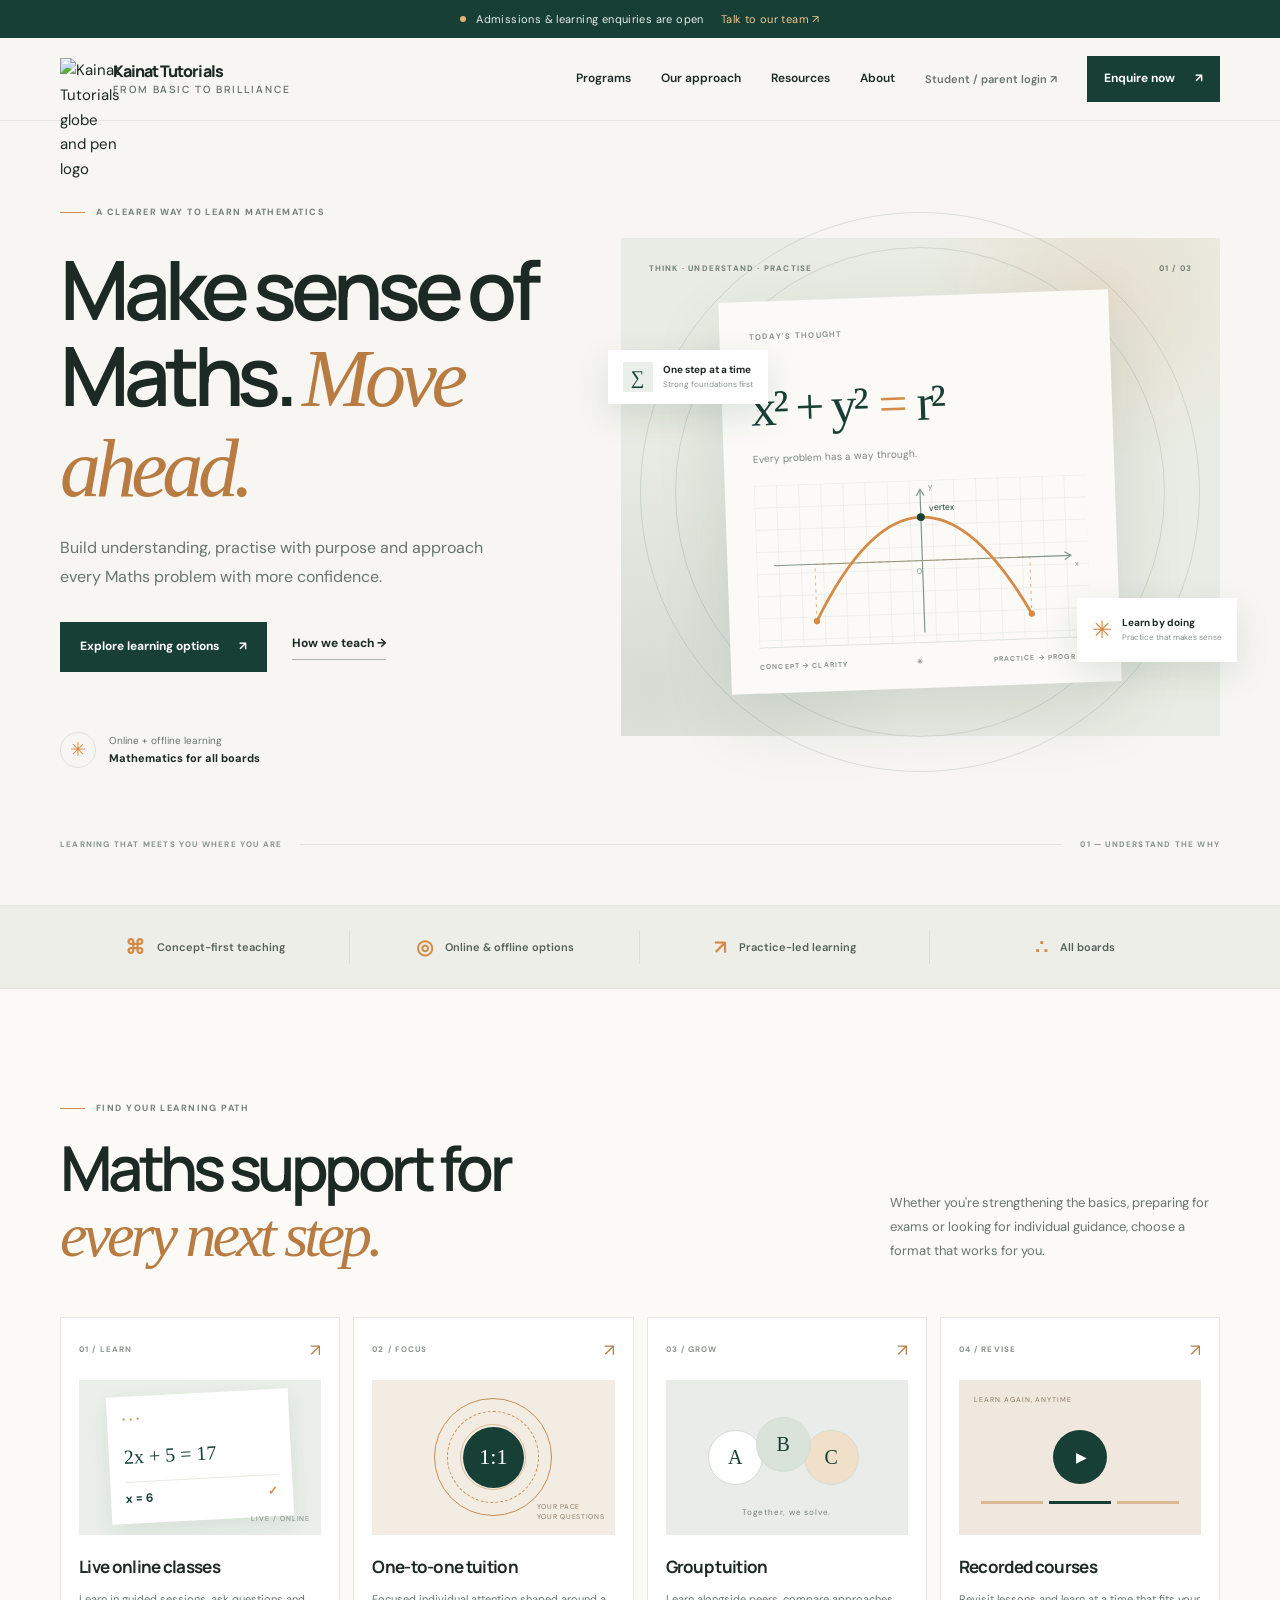
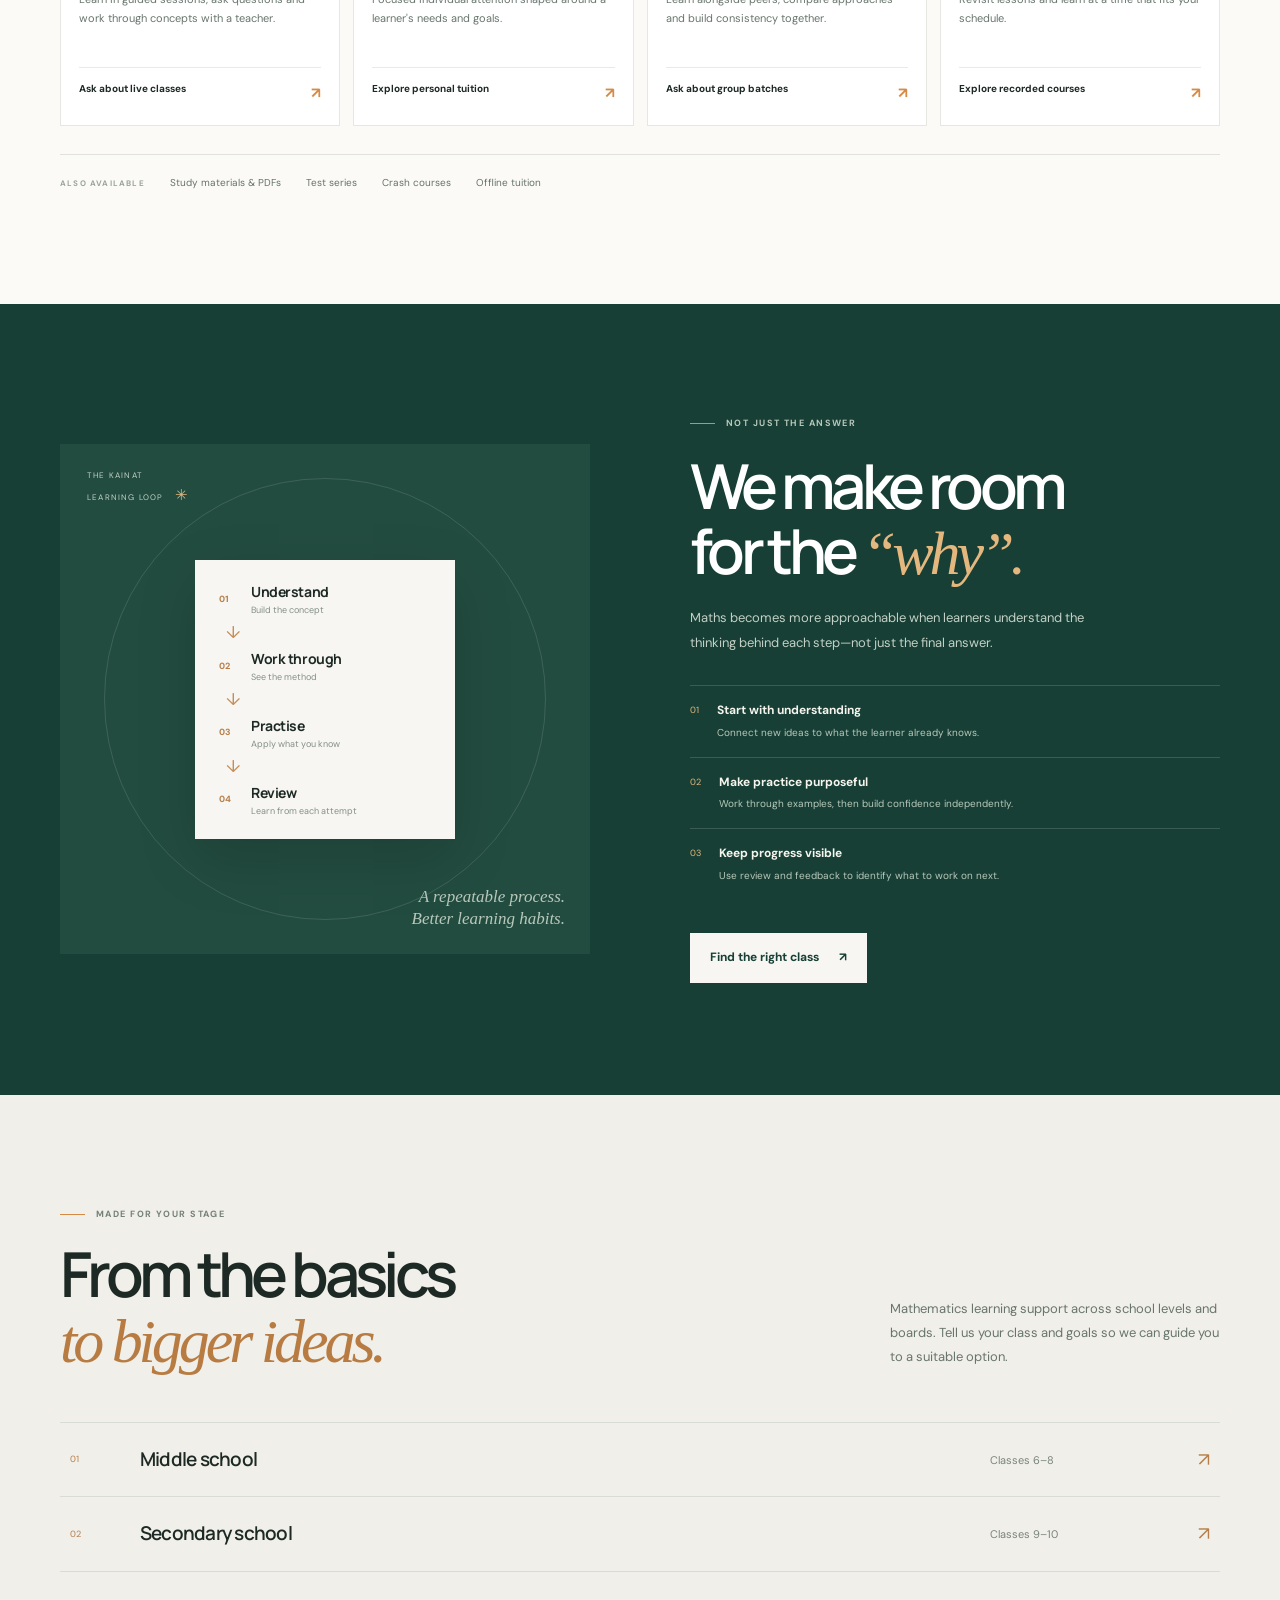
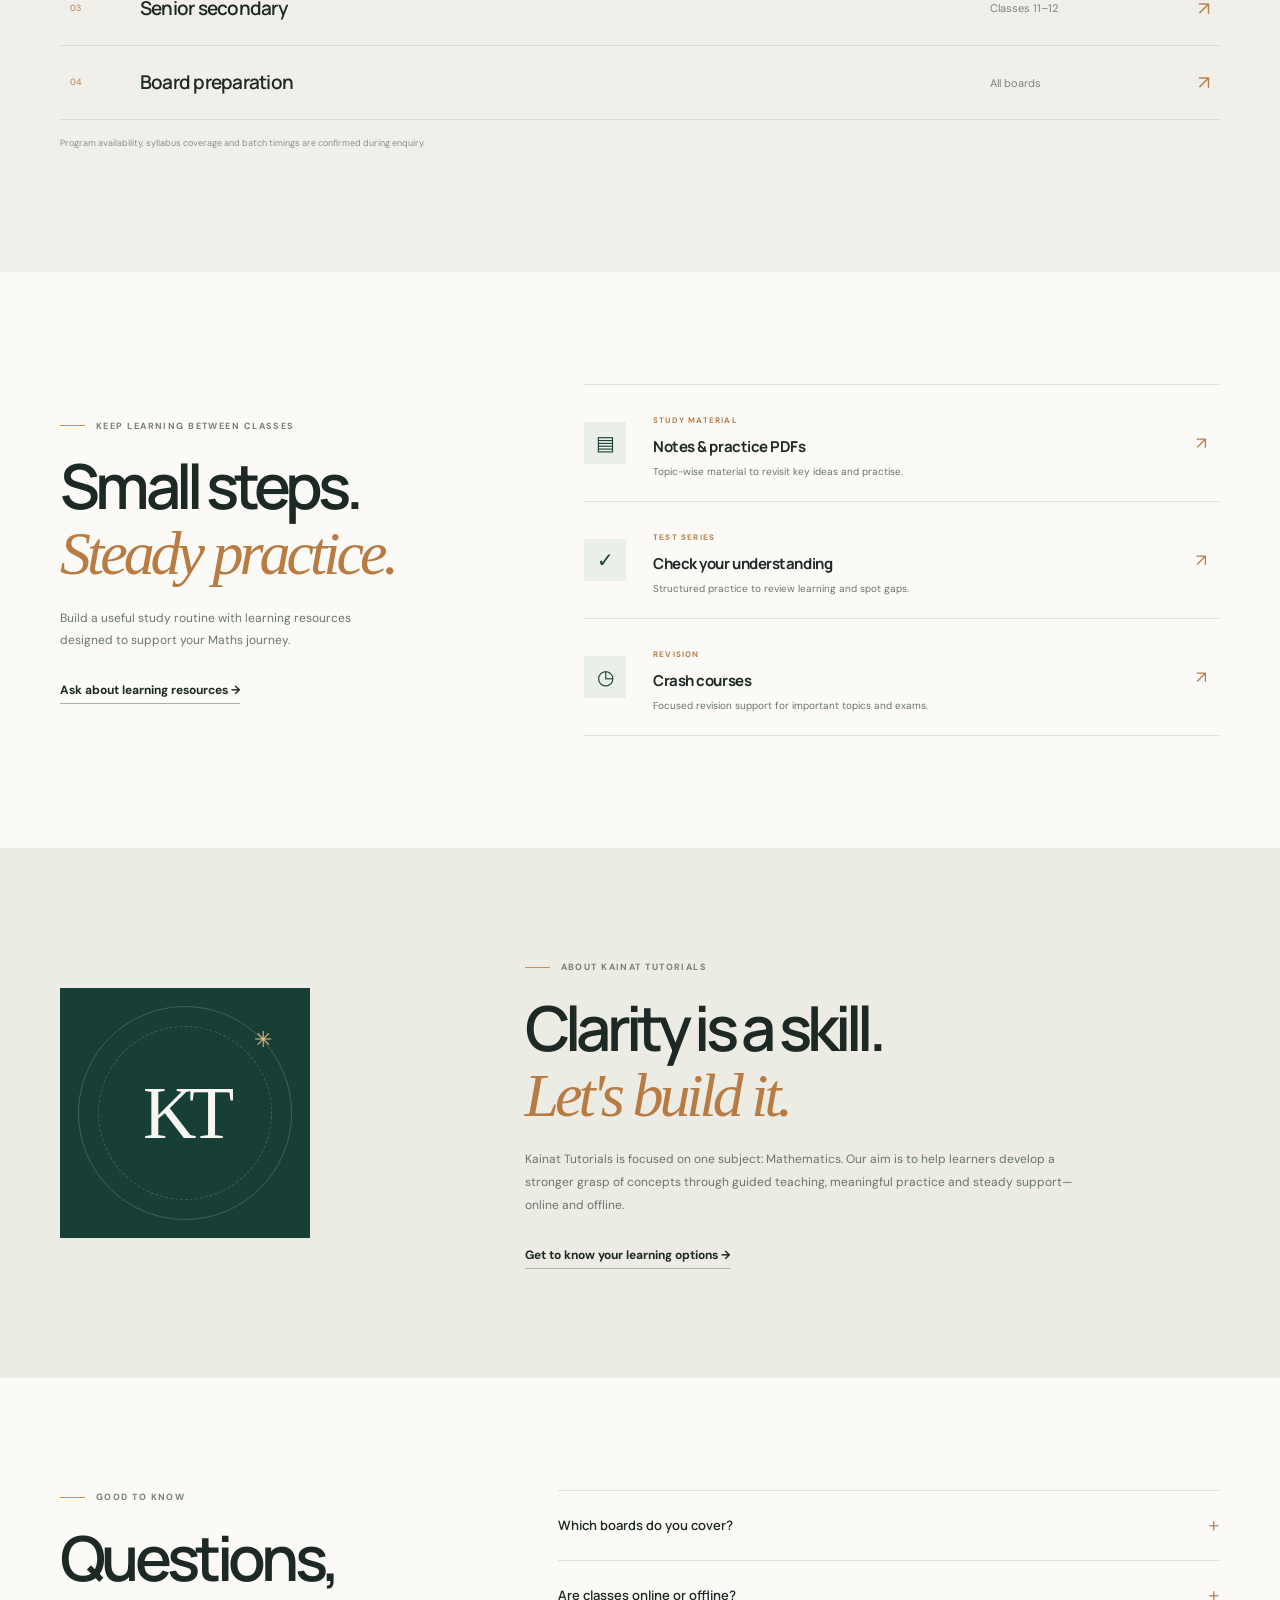
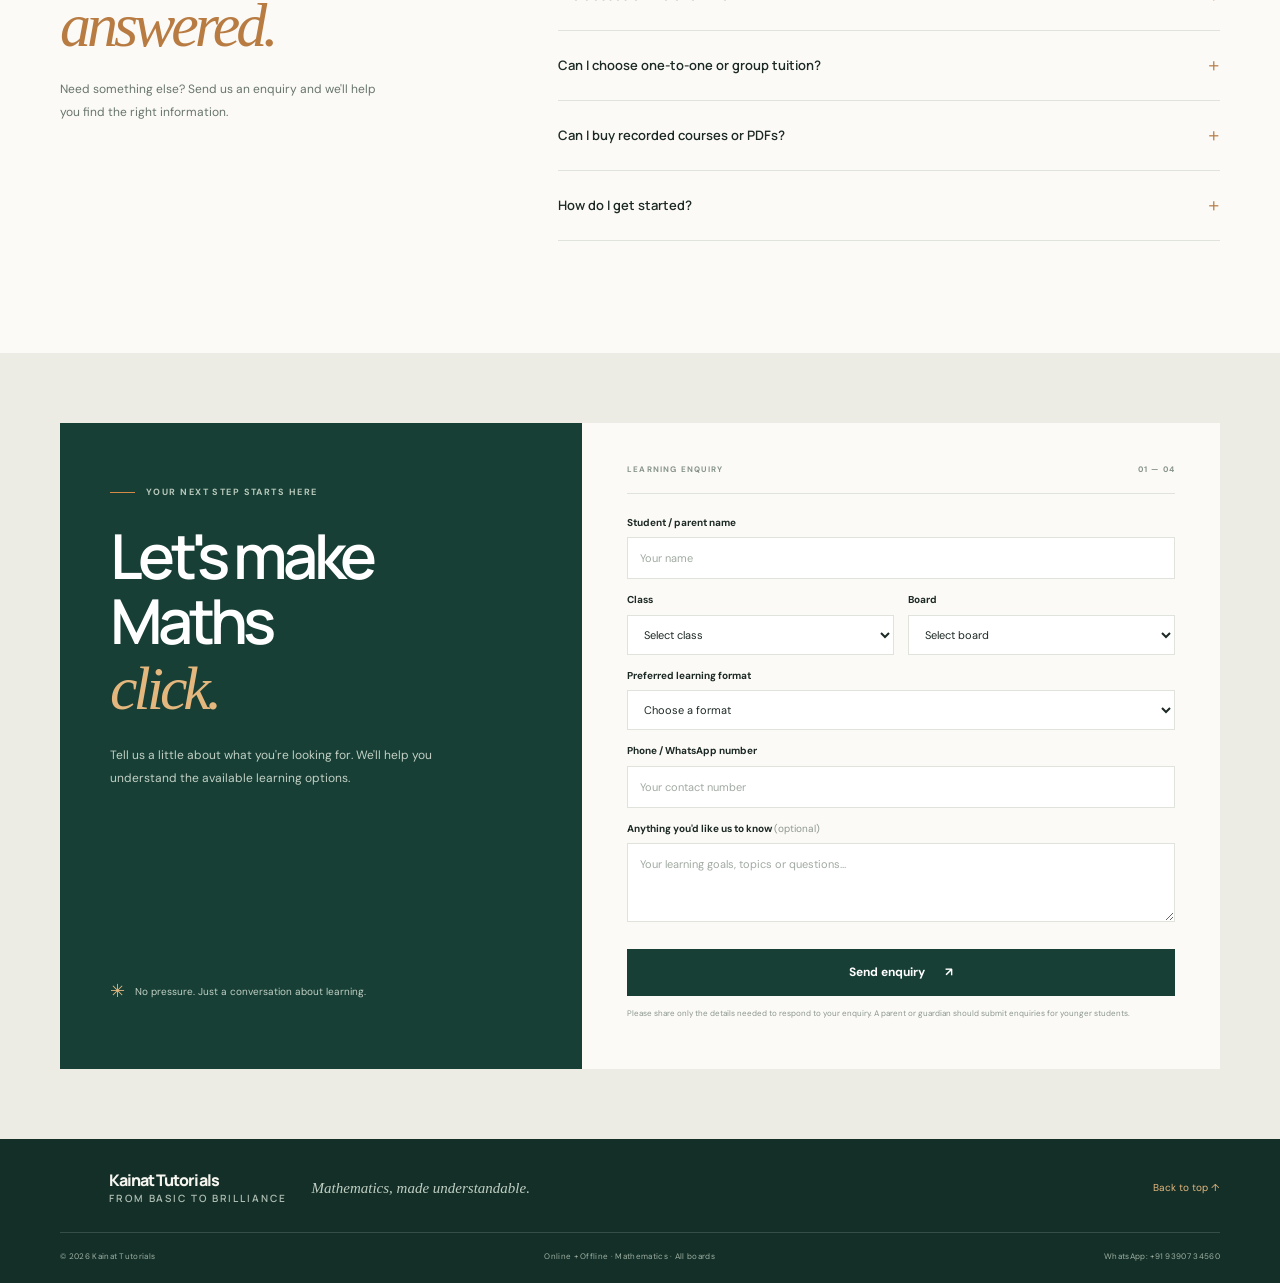
==== commit d4334c53: "Apply supplied Kainat Tutorials brand identity and WhatsApp contact" ====
--- a/index.html
+++ b/index.html
@@ -20,8 +20,8 @@
   <header class="site-header">
     <div class="container nav-wrap">
       <a class="brand" href="#" aria-label="Kainat Tutorials home">
-        <span class="brand-mark" aria-hidden="true"><svg viewBox="0 0 42 42" fill="none"><rect x="1" y="1" width="40" height="40" rx="13" fill="#173F35"/><path d="M12 29V13h3.6v7.1l6.7-7.1h4.6l-7.2 7.4 7.6 8.6h-4.8l-5.5-6.4-1.4 1.5V29H12Z" fill="#F7F6F2"/><circle cx="30.5" cy="12" r="2.5" fill="#E9B76C"/></svg></span>
-        <span class="brand-name">kainat<span>tutorials</span></span>
+        <span class="brand-mark"><img src="logo.svg" alt="Kainat Tutorials globe and pen logo"></span>
+        <span class="brand-name">Kainat Tutorials<span>from basic to brilliance</span></span>
       </a>
       <button class="menu-toggle" aria-label="Open navigation" aria-expanded="false" aria-controls="primary-nav"><span></span><span></span></button>
       <nav id="primary-nav" class="primary-nav" aria-label="Main navigation">
@@ -108,6 +108,6 @@
         <button class="button button-dark form-submit" type="submit">Send enquiry <span aria-hidden="true">↗</span></button><p class="form-privacy">Please share only the details needed to respond to your enquiry. A parent or guardian should submit enquiries for younger students.</p><p id="form-status" class="form-status" role="status" aria-live="polite"></p>
       </form></div></section>
   </main>
-  <footer class="site-footer"><div class="container footer-top"><a class="brand brand-footer" href="#"><span class="brand-mark"><svg viewBox="0 0 42 42" fill="none"><rect x="1" y="1" width="40" height="40" rx="13" fill="#F7F6F2"/><path d="M12 29V13h3.6v7.1l6.7-7.1h4.6l-7.2 7.4 7.6 8.6h-4.8l-5.5-6.4-1.4 1.5V29H12Z" fill="#173F35"/><circle cx="30.5" cy="12" r="2.5" fill="#D58A45"/></svg></span><span class="brand-name">kainat<span>tutorials</span></span></a><p>Mathematics, made understandable.</p><a class="footer-top-link" href="#main">Back to top ↑</a></div><div class="container footer-bottom"><span>© <span id="current-year"></span> Kainat Tutorials</span><span>Online + Offline · Mathematics · All boards</span><span>Built for better learning.</span></div></footer>
+  <footer class="site-footer"><div class="container footer-top"><a class="brand brand-footer" href="#"><span class="brand-mark"><img src="logo.svg" alt=""></span><span class="brand-name">Kainat Tutorials<span>from basic to brilliance</span></span></a><p>Mathematics, made understandable.</p><a class="footer-top-link" href="#main">Back to top ↑</a></div><div class="container footer-bottom"><span>© <span id="current-year"></span> Kainat Tutorials</span><span>Online + Offline · Mathematics · All boards</span><a href="https://wa.me/919390734560" target="_blank" rel="noopener">WhatsApp: +91 93907 34560</a></div></footer>
 </body>
 </html>
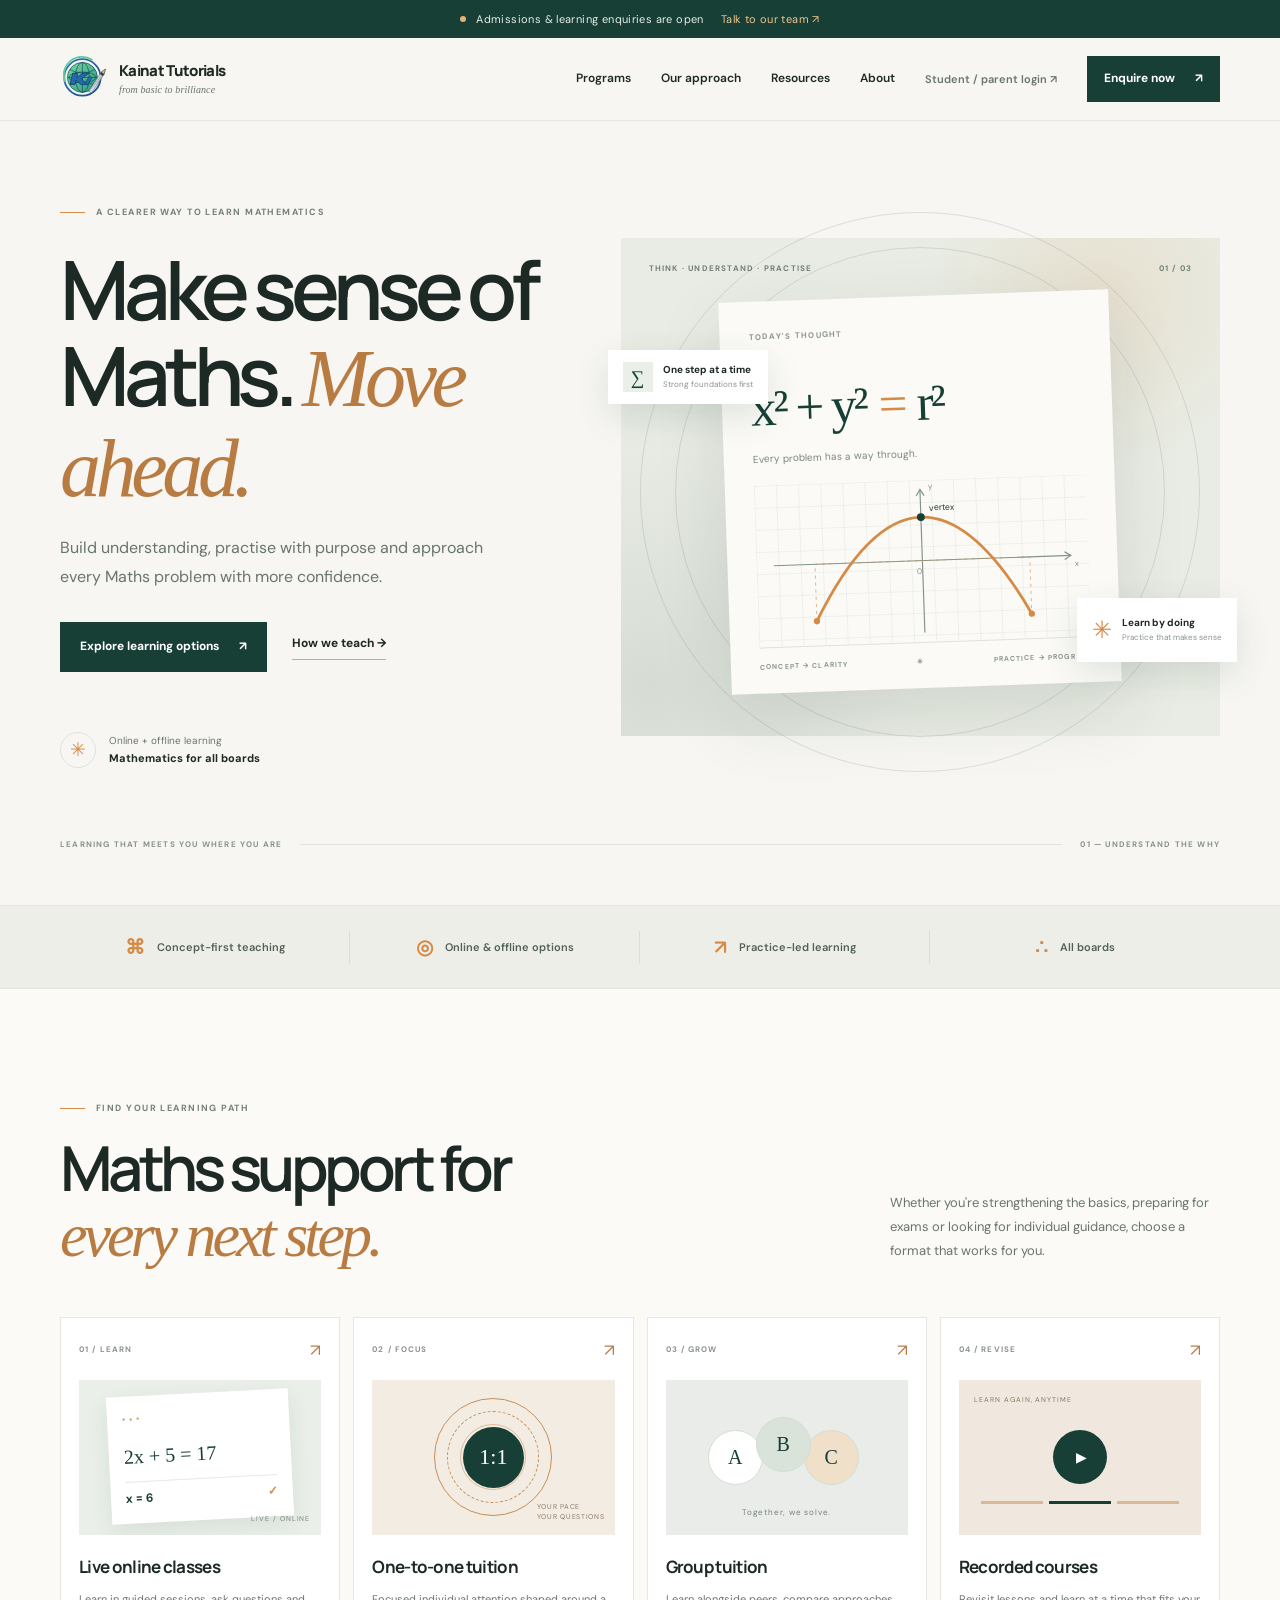
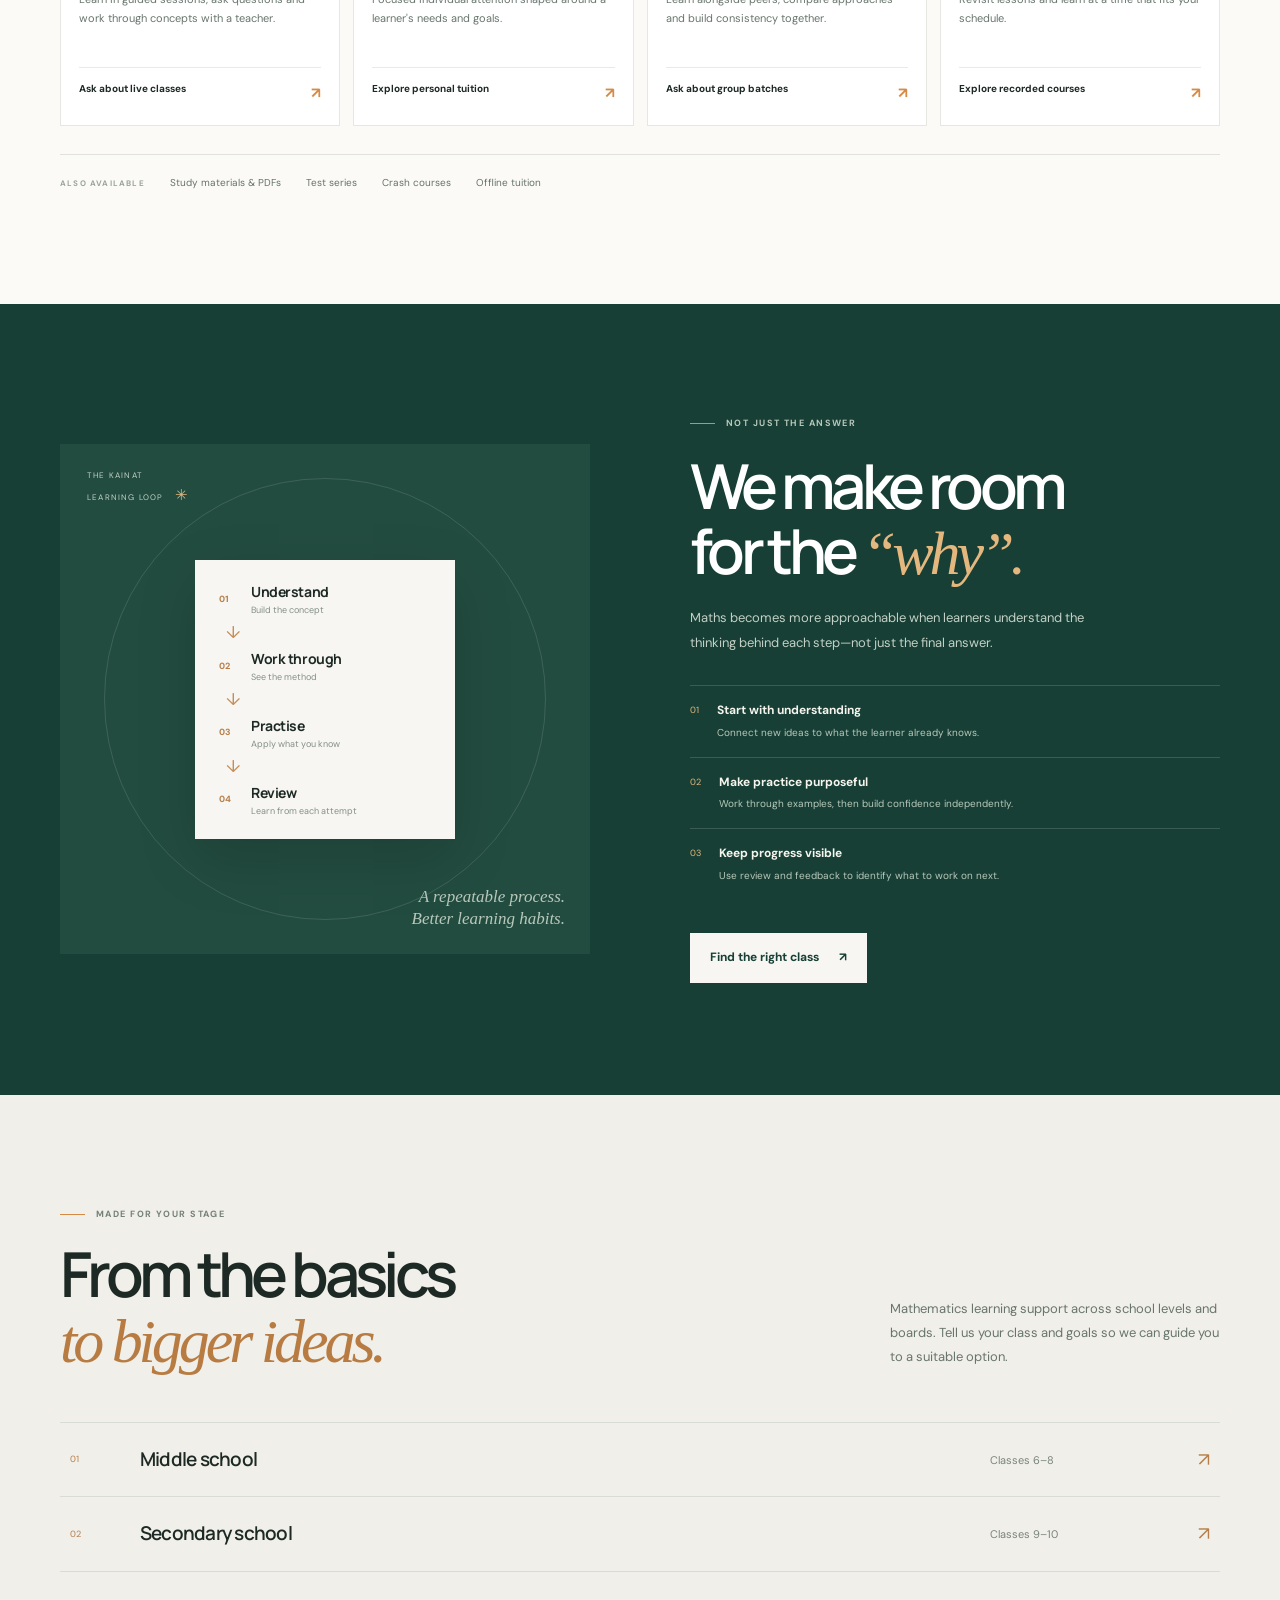
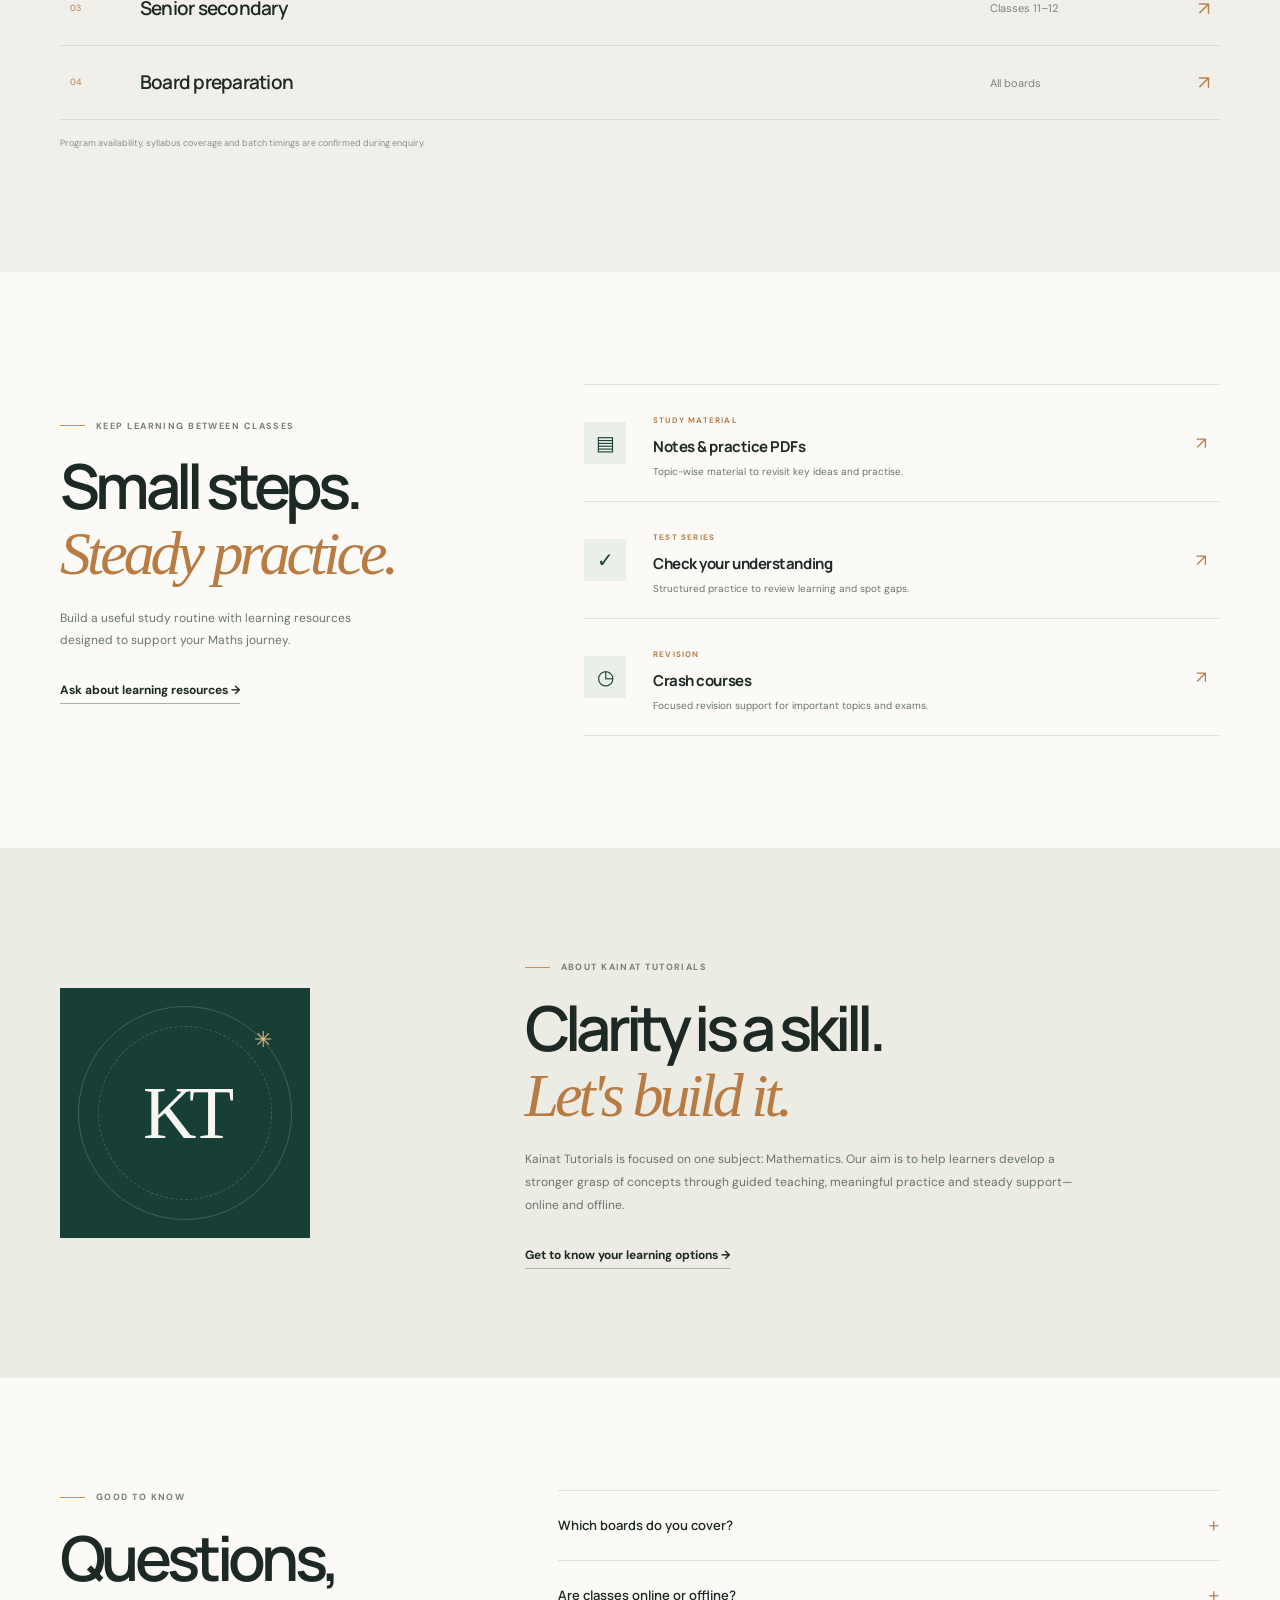
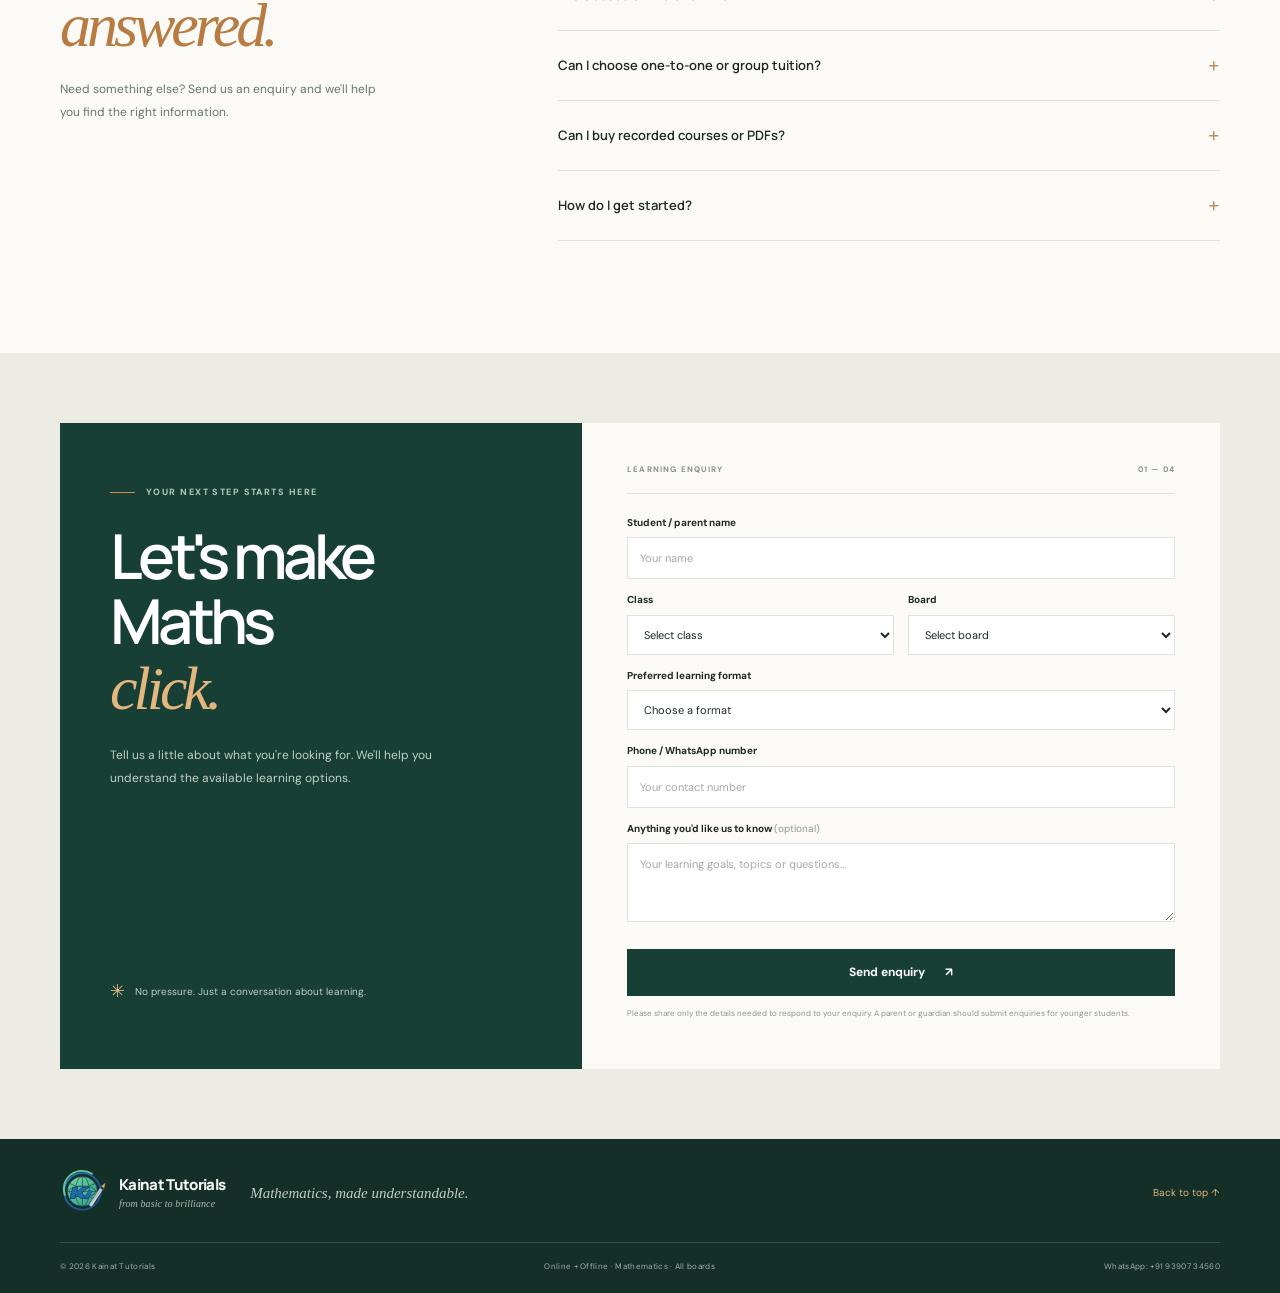
==== commit 1530b102: "Connect website login navigation" ====
--- a/index.html
+++ b/index.html
@@ -26,7 +26,7 @@
       <button class="menu-toggle" aria-label="Open navigation" aria-expanded="false" aria-controls="primary-nav"><span></span><span></span></button>
       <nav id="primary-nav" class="primary-nav" aria-label="Main navigation">
         <a href="#programs">Programs</a><a href="#approach">Our approach</a><a href="#resources">Resources</a><a href="#about">About</a>
-        <a class="nav-login" href="#contact">Student / parent login <span aria-hidden="true">↗</span></a>
+        <a class="nav-login" href="login.html">Student / parent login <span aria-hidden="true">↗</span></a>
         <a class="button button-dark nav-cta" href="#contact">Enquire now <span aria-hidden="true">↗</span></a>
       </nav>
     </div>
--- a/styles.css
+++ b/styles.css
@@ -1,4 +1,4 @@
-:root{--paper:#f7f6f2;--white:#fff;--ink:#1d2924;--green:#173f35;--green2:#244f43;--muted:#68756d;--line:#dfe3dc;--gold:#d58a45;--cream:#ebe9df;--serif:Georgia,"Times New Roman",serif;--sans:"DM Sans",Arial,sans-serif;--display:"Manrope",Arial,sans-serif}*{box-sizing:border-box}html{scroll-behavior:smooth;scroll-padding-top:92px}body{margin:0;background:var(--paper);color:var(--ink);font-family:var(--sans);font-size:15px;line-height:1.65;-webkit-font-smoothing:antialiased}a{color:inherit;text-decoration:none}button,input,select,textarea{font:inherit}.container{width:min(1160px,calc(100% - 64px));margin-inline:auto}.section-pad{padding:112px 0}.skip-link{position:absolute;top:-50px;left:16px;background:white;padding:10px;z-index:100}.skip-link:focus{top:10px}.announcement{height:38px;background:var(--green);color:#e7eee8;display:flex;align-items:center;justify-content:center;gap:10px;font-size:11px;letter-spacing:.035em}.announcement a{color:#f1c58d;margin-left:7px}.announcement-dot{width:6px;height:6px;background:#e4b474;border-radius:50%}.site-header{position:sticky;top:0;z-index:20;background:rgba(247,246,242,.94);backdrop-filter:blur(14px);border-bottom:1px solid rgba(29,41,36,.08)}.nav-wrap{height:82px;display:flex;align-items:center;justify-content:space-between}.brand{display:inline-flex;align-items:center;gap:11px}.brand-mark{width:42px;height:42px;display:block}.brand-mark svg{width:100%;height:100%}.brand-name{font-family:var(--display);font-size:16px;line-height:1.1;font-weight:800;letter-spacing:-.06em}.brand-name span{display:block;font-size:10px;letter-spacing:.19em;text-transform:uppercase;font-weight:600;color:var(--muted);margin-top:4px}.primary-nav{display:flex;align-items:center;gap:30px;font-size:12px;font-weight:600}.primary-nav>a:not(.button){transition:color .2s}.primary-nav>a:not(.button):hover,.text-link:hover,.card-link:hover{color:var(--gold)}.nav-login{font-size:11px;color:var(--muted)}.button{display:inline-flex;align-items:center;justify-content:center;gap:20px;padding:14px 19px;font-size:12px;font-weight:700;border:1px solid transparent;transition:transform .2s,background .2s}.button:hover{transform:translateY(-2px)}.button-dark{background:var(--green);color:#fff}.button-dark:hover{background:#245344}.button-light{background:#f7f6f2;color:var(--green)}.nav-cta{padding:12px 16px}.menu-toggle{display:none}.hero{padding-top:84px;padding-bottom:54px;overflow:hidden}.hero-grid{display:grid;grid-template-columns:.92fr 1.08fr;gap:50px;align-items:center}.eyebrow{display:flex;align-items:center;gap:11px;text-transform:uppercase;letter-spacing:.16em;font-size:9px;font-weight:700;color:#748178}.eyebrow-line{width:25px;height:1px;background:var(--gold)}h1,h2,h3,p{margin-top:0}h1,h2{font-family:var(--display);font-weight:600;letter-spacing:-.075em;line-height:1.05}h1{font-size:clamp(54px,6.4vw,86px);margin:26px 0 22px}h1 em,h2 em{font-family:var(--serif);font-weight:400;color:#b87c43;letter-spacing:-.065em}.hero-lede{max-width:430px;color:var(--muted);font-size:16px;line-height:1.8}.hero-actions{display:flex;align-items:center;gap:25px;margin-top:31px}.text-link{font-size:12px;font-weight:700;border-bottom:1px solid #aab3aa;padding-bottom:5px}.hero-note{display:flex;align-items:center;gap:13px;margin-top:60px;color:var(--muted);font-size:10px;line-height:1.7}.hero-note strong{color:var(--ink);font-size:11px}.note-icon{width:36px;height:36px;border:1px solid var(--line);border-radius:50%;display:grid;place-items:center;color:var(--gold);font-size:19px}.hero-art{position:relative;min-height:490px;background:#e9ece4;display:flex;align-items:center;justify-content:center;padding:58px 35px 48px;isolation:isolate}.hero-art:before{content:"";position:absolute;inset:0;background:radial-gradient(circle at 80% 12%,rgba(213,138,69,.13),transparent 26%),radial-gradient(circle at 5% 90%,rgba(23,63,53,.09),transparent 35%);z-index:-1}.art-topline{position:absolute;top:24px;left:28px;right:28px;display:flex;justify-content:space-between;color:#718077;font-size:8px;letter-spacing:.15em;font-weight:700}.math-sheet{position:relative;width:min(390px,100%);padding:29px 29px 20px;background:#fbfaf6;box-shadow:0 25px 70px rgba(28,52,42,.12);transform:rotate(-2deg);z-index:2}.sheet-label,.sheet-footer{font-size:8px;letter-spacing:.16em;color:#8b968e;font-weight:700}.equation{font-family:var(--serif);font-size:clamp(34px,4vw,52px);letter-spacing:-.06em;color:var(--green);margin-top:23px}.equation span{color:var(--gold);font-style:italic}.equation-caption{font-size:10px;color:#7b877f;margin-top:0}.graph-wrap{margin-top:18px}.graph-wrap svg{width:100%;display:block}.sheet-footer{border-top:1px solid var(--line);padding-top:13px;display:flex;justify-content:space-between;font-size:7px}.floating-card{position:absolute;z-index:3;background:#fff;padding:12px 15px;display:flex;align-items:center;gap:10px;box-shadow:0 12px 35px rgba(23,63,53,.12)}.floating-card b,.floating-card small{display:block}.floating-card b{font-size:10px}.floating-card small{font-size:8px;color:#89938c}.float-icon{width:30px;height:30px;background:#eaf0e9;color:var(--green);display:grid;place-items:center;font-family:var(--serif);font-size:19px}.floating-card-one{top:112px;left:-13px}.floating-card-two{bottom:74px;right:-17px}.float-spark{color:var(--gold);font-size:24px}.art-orbit{position:absolute;border:1px solid rgba(23,63,53,.13);border-radius:50%;z-index:0}.orbit-one{width:490px;height:490px}.orbit-two{width:560px;height:560px}.hero-bottom{display:flex;align-items:center;gap:18px;margin-top:70px;font-size:8px;font-weight:700;letter-spacing:.15em;color:#89938b}.hero-bottom-line{height:1px;background:var(--line);flex:1}.trust-strip{background:#eeeee8;border-block:1px solid #e4e5de}.trust-grid{display:grid;grid-template-columns:repeat(4,1fr);min-height:82px;align-items:center}.trust-grid>div{display:flex;align-items:center;justify-content:center;gap:12px;font-size:11px;font-weight:600;color:#526158;border-right:1px solid #d9ded6}.trust-grid>div:last-child{border:0}.trust-symbol{color:var(--gold);font-size:20px}.section-heading{margin-bottom:48px}.heading-split{display:flex;align-items:end;justify-content:space-between;gap:40px}.section-heading h2,.approach h2,.resources h2,.about h2,.faq h2,.contact-copy h2{font-size:clamp(42px,5vw,62px);margin:19px 0 0}.heading-split>p{max-width:330px;color:var(--muted);font-size:13px;line-height:1.85;margin:0 0 5px}.programs{background:#fbfaf7}.program-grid{display:grid;grid-template-columns:repeat(4,1fr);gap:13px}.program-card{border:1px solid #e5e7e0;padding:18px 18px 20px;min-width:0;transition:transform .25s,box-shadow .25s;background:#fff}.program-card:hover{transform:translateY(-5px);box-shadow:0 16px 38px rgba(30,53,43,.07)}.card-top{display:flex;justify-content:space-between;align-items:center}.card-index{font-size:8px;letter-spacing:.14em;color:#89948b;font-weight:700}.card-icon{font-size:17px;color:#b77e49}.program-illustration{height:155px;margin:16px 0 18px;position:relative;display:flex;align-items:center;justify-content:center;overflow:hidden}.illustration-live{background:#eaf0e9}.mini-window{width:75%;background:#fff;padding:15px;box-shadow:0 8px 22px rgba(25,60,47,.09);transform:rotate(-3deg)}.mini-dots{font-size:10px;letter-spacing:3px;color:#d5a06d}.mini-equation{font-family:var(--serif);font-size:20px;color:var(--green);margin:12px 0 8px}.mini-line{height:1px;background:#e7e9e2}.mini-answer{font-size:12px;color:var(--green);font-weight:700;padding-top:7px}.mini-answer span{float:right;color:#d58a45}.illustration-tag{position:absolute;bottom:10px;right:11px;font-size:7px;letter-spacing:.13em;color:#78877d}.illustration-one{background:#f2ece2}.one-ring{width:118px;height:118px;border:1px solid #c88e55;border-radius:50%;position:absolute}.one-ring:before,.one-ring:after{content:"";position:absolute;inset:12px;border:1px dashed #c88e55;border-radius:50%}.one-ring:after{inset:25px;border-style:solid;opacity:.5}.one-person{width:61px;height:61px;background:var(--green);border-radius:50%;display:grid;place-items:center;color:#fff;font-family:var(--serif);font-size:22px;z-index:1}.one-caption{position:absolute;right:10px;bottom:12px;font-size:7px;letter-spacing:.1em;line-height:1.5;color:#8d7b67}.illustration-group{background:#e9ece8}.group-circles{display:flex;align-items:center}.group-circles i{width:55px;height:55px;border-radius:50%;background:#fff;border:1px solid #d5ddd4;display:grid;place-items:center;font-style:normal;font-family:var(--serif);font-size:20px;color:var(--green);margin-left:-7px}.group-circles i:nth-child(2){background:#d9e3d9;transform:translateY(-13px)}.group-circles i:nth-child(3){background:#f0dfc9}.group-equation{position:absolute;bottom:15px;font-size:8px;letter-spacing:.1em;color:#738077}.illustration-recorded{background:#f0e8df}.play-button{width:54px;height:54px;border-radius:50%;display:grid;place-items:center;padding-left:4px;background:var(--green);color:white;font-size:14px;z-index:2}.recorded-lines{position:absolute;left:22px;right:22px;bottom:31px;display:flex;gap:6px}.recorded-lines i{height:3px;background:#d8b994;flex:1}.recorded-lines i:nth-child(2){background:#173f35}.recorded-label{position:absolute;top:14px;left:15px;font-size:7px;letter-spacing:.14em;color:#8b7661}.program-card h3{font-family:var(--display);font-size:17px;letter-spacing:-.04em;margin:0 0 9px}.program-card p{font-size:11px;line-height:1.8;color:var(--muted);min-height:60px;margin-bottom:17px}.card-link{font-size:10px;font-weight:700;border-top:1px solid #e8eae4;padding-top:13px;display:flex;justify-content:space-between}.card-link span{color:var(--gold);font-size:15px}.program-footer{display:flex;align-items:center;gap:25px;border-top:1px solid var(--line);margin-top:28px;padding-top:20px;color:#65736a;font-size:10px}.program-footer span:first-child{font-size:8px;letter-spacing:.15em;font-weight:700;color:#9aa39b}.approach{background:var(--green);color:#f4f4ed}.approach-grid{display:grid;grid-template-columns:1fr 1fr;gap:100px;align-items:center}.approach-visual{min-height:510px;position:relative;background:#234c40;display:flex;align-items:center;justify-content:center;overflow:hidden}.approach-visual:before{content:"";position:absolute;width:440px;height:440px;border:1px solid rgba(255,255,255,.12);border-radius:50%}.approach-stamp{position:absolute;top:25px;left:27px;font-size:8px;line-height:1.7;letter-spacing:.15em;color:#c3d0c5}.approach-stamp span{color:#e5b77c;font-size:15px;margin-left:8px}.loop-card{width:260px;background:#f7f6f2;color:var(--ink);padding:20px 24px;position:relative;z-index:1;box-shadow:0 20px 55px rgba(0,0,0,.15)}.loop-step{display:grid;grid-template-columns:32px 1fr;align-items:center}.loop-step>span{grid-row:span 2;font-size:9px;color:#b77e49;font-weight:700}.loop-step b{font-family:var(--display);font-size:14px;letter-spacing:-.03em}.loop-step small{font-size:9px;color:#849087}.loop-arrow{padding-left:7px;color:#c58d57;font-size:17px;line-height:1.7}.approach-caption{position:absolute;right:25px;bottom:24px;color:#b8c8bb;font-family:var(--serif);font-style:italic;font-size:17px;line-height:1.3;text-align:right}.eyebrow-light{color:#b8c8bb}.approach h2{margin:22px 0 20px;color:#fff}.approach h2 em,.contact-copy h2 em{color:#e4b77e}.approach-lede{color:#c3d0c5;font-size:13px;line-height:1.9;max-width:410px}.principle-list{margin:30px 0 34px}.principle-list>div{display:flex;gap:18px;padding:15px 0;border-top:1px solid rgba(255,255,255,.15)}.principle-list>div>span{font-size:9px;color:#e3b77d;padding-top:2px}.principle-list p{margin:0}.principle-list b,.principle-list small{display:block}.principle-list b{font-size:12px;color:#f5f5ee}.principle-list small{font-size:10px;color:#b8c8bb;margin-top:4px}.levels{background:#f0efe9}.level-list{border-top:1px solid #d7ddd4}.level-list>a{display:grid;grid-template-columns:70px 1fr 190px 30px;align-items:center;padding:21px 10px;border-bottom:1px solid #d7ddd4;transition:padding .2s,background .2s}.level-list>a:hover{padding-left:20px;background:rgba(255,255,255,.45)}.level-number{font-size:9px;color:#b77e49}.level-name{font-family:var(--display);font-size:19px;font-weight:600;letter-spacing:-.04em}.level-detail{font-size:11px;color:#78847b}.level-arrow{font-size:19px;color:#b77e49;text-align:right}.level-footnote{font-size:9px;color:#879188;margin-top:16px}.resources{background:#fbfaf7}.resources-grid{display:grid;grid-template-columns:.8fr 1.2fr;gap:100px;align-items:center}.resources h2{margin:20px 0}.resources-grid>div:first-child>p,.about-grid>div:last-child>p,.faq-grid>div:first-child>p{font-size:12px;color:var(--muted);line-height:1.9;max-width:330px;margin-bottom:25px}.resource-stack article{display:grid;grid-template-columns:52px 1fr 24px;gap:17px;align-items:center;padding:21px 0;border-bottom:1px solid var(--line)}.resource-stack article:first-child{border-top:1px solid var(--line)}.resource-icon{width:42px;height:42px;background:#eaf0e9;display:grid;place-items:center;color:var(--green);font-size:20px}.resource-type{font-size:8px;letter-spacing:.15em;color:#b77e49;font-weight:700}.resource-stack h3{font-family:var(--display);font-size:15px;letter-spacing:-.03em;margin:4px 0}.resource-stack p{font-size:10px;color:var(--muted);margin:0}.resource-arrow{color:#b77e49;font-size:17px}.about{background:#ecebe4}.about-grid{display:grid;grid-template-columns:.7fr 1.3fr;gap:90px;align-items:center}.about-mark{width:250px;height:250px;background:var(--green);display:grid;place-items:center;position:relative;color:#f7f6f2}.about-mark:before,.about-mark:after{content:"";position:absolute;inset:18px;border:1px solid rgba(255,255,255,.18);border-radius:50%}.about-mark:after{inset:38px;border-style:dashed}.about-mark span{font-family:var(--serif);font-size:74px;letter-spacing:-.1em}.about-mark i{position:absolute;top:34px;right:38px;font-style:normal;color:#e6b77c;font-size:22px}.about h2{margin:20px 0}.about-grid>div:last-child>p{max-width:550px}.faq{background:#fbfaf7}.faq-grid{display:grid;grid-template-columns:.75fr 1.25fr;gap:100px}.faq h2{margin:20px 0}.faq-grid>div:first-child>p{margin-top:20px}.faq-list details{border-bottom:1px solid var(--line);padding:18px 0}.faq-list details:first-child{border-top:1px solid var(--line)}.faq-list summary{cursor:pointer;list-style:none;display:flex;justify-content:space-between;align-items:center;font-family:var(--display);font-weight:600;font-size:13px}.faq-list summary::-webkit-details-marker{display:none}.faq-list summary span{font-size:20px;font-weight:400;color:#b77e49;transition:transform .2s}.faq-list details[open] summary span{transform:rotate(45deg)}.faq-list details p{max-width:600px;font-size:11px;line-height:1.8;color:var(--muted);margin:12px 30px 0 0}.contact-section{background:#ecebe4;padding-top:70px;padding-bottom:70px}.contact-panel{display:grid;grid-template-columns:.9fr 1.1fr;background:var(--green);color:#fff;min-height:600px}.contact-copy{padding:62px 50px;display:flex;flex-direction:column;align-items:flex-start}.contact-copy h2{margin:23px 0}.contact-copy>p{font-size:12px;line-height:1.9;color:#c3d0c5;max-width:340px}.contact-note{margin-top:auto;font-size:10px;color:#c3d0c5;display:flex;gap:10px;align-items:center}.contact-note span{color:#e4b77e;font-size:18px}.enquiry-form{background:#fbfaf7;color:var(--ink);padding:40px 45px}.form-heading{display:flex;justify-content:space-between;border-bottom:1px solid var(--line);padding-bottom:16px;margin-bottom:21px;font-size:8px;letter-spacing:.15em;color:#88948b;font-weight:700}.enquiry-form label{display:block;font-size:10px;font-weight:700;margin:13px 0 6px}.enquiry-form input,.enquiry-form select,.enquiry-form textarea{width:100%;border:1px solid #dfe3dc;background:#fff;padding:11px 12px;font-size:11px;color:var(--ink);border-radius:0;outline:none}.enquiry-form input:focus,.enquiry-form select:focus,.enquiry-form textarea:focus{border-color:#668273;box-shadow:0 0 0 2px rgba(23,63,53,.08)}.enquiry-form input::placeholder,.enquiry-form textarea::placeholder{color:#a1aaa2}.form-row{display:grid;grid-template-columns:1fr 1fr;gap:14px}.optional{font-weight:400;color:#8e9990}.enquiry-form textarea{resize:vertical;min-height:65px}.form-submit{width:100%;margin-top:19px;border:0;cursor:pointer}.form-privacy{font-size:8px;line-height:1.6;color:#8b968e;margin:11px 0 0}.form-status{font-size:10px;color:var(--green);margin:9px 0 0}.site-footer{background:#132f28;color:#e9eee8;padding:30px 0 20px}.footer-top{display:flex;align-items:center;gap:25px;padding-bottom:25px;border-bottom:1px solid rgba(255,255,255,.15)}.brand-footer .brand-name{color:#f6f5ef}.brand-footer .brand-name span{color:#aebdb2}.brand-footer .brand-mark{width:38px;height:38px}.footer-top>p{font-family:var(--serif);font-style:italic;font-size:15px;color:#c0cec2;margin:0}.footer-top-link{margin-left:auto;font-size:10px;color:#e5b77d}.footer-bottom{display:flex;justify-content:space-between;padding-top:17px;color:#9fb0a3;font-size:8px;letter-spacing:.04em}
+:root{--paper:#f7f6f2;--white:#fff;--ink:#1d2924;--green:#173f35;--green2:#244f43;--muted:#68756d;--line:#dfe3dc;--gold:#d58a45;--cream:#ebe9df;--serif:Georgia,"Times New Roman",serif;--sans:"DM Sans",Arial,sans-serif;--display:"Manrope",Arial,sans-serif}*{box-sizing:border-box}html{scroll-behavior:smooth;scroll-padding-top:92px}body{margin:0;background:var(--paper);color:var(--ink);font-family:var(--sans);font-size:15px;line-height:1.65;-webkit-font-smoothing:antialiased}a{color:inherit;text-decoration:none}button,input,select,textarea{font:inherit}.container{width:min(1160px,calc(100% - 64px));margin-inline:auto}.section-pad{padding:112px 0}.skip-link{position:absolute;top:-50px;left:16px;background:white;padding:10px;z-index:100}.skip-link:focus{top:10px}.announcement{height:38px;background:var(--green);color:#e7eee8;display:flex;align-items:center;justify-content:center;gap:10px;font-size:11px;letter-spacing:.035em}.announcement a{color:#f1c58d;margin-left:7px}.announcement-dot{width:6px;height:6px;background:#e4b474;border-radius:50%}.site-header{position:sticky;top:0;z-index:20;background:rgba(247,246,242,.94);backdrop-filter:blur(14px);border-bottom:1px solid rgba(29,41,36,.08)}.nav-wrap{height:82px;display:flex;align-items:center;justify-content:space-between}.brand{display:inline-flex;align-items:center;gap:11px}.brand-mark{width:48px;height:48px;display:block;flex:0 0 48px}.brand-mark img{width:100%;height:100%;object-fit:contain;display:block}.brand-name{font-family:var(--display);font-size:15px;line-height:1.1;font-weight:800;letter-spacing:-.045em}.brand-name span{display:block;font-family:var(--serif);font-style:italic;font-size:10px;letter-spacing:.01em;text-transform:none;font-weight:400;color:var(--muted);margin-top:5px}.primary-nav{display:flex;align-items:center;gap:30px;font-size:12px;font-weight:600}.primary-nav>a:not(.button){transition:color .2s}.primary-nav>a:not(.button):hover,.text-link:hover,.card-link:hover{color:var(--gold)}.nav-login{font-size:11px;color:var(--muted)}.button{display:inline-flex;align-items:center;justify-content:center;gap:20px;padding:14px 19px;font-size:12px;font-weight:700;border:1px solid transparent;transition:transform .2s,background .2s}.button:hover{transform:translateY(-2px)}.button-dark{background:var(--green);color:#fff}.button-dark:hover{background:#245344}.button-light{background:#f7f6f2;color:var(--green)}.nav-cta{padding:12px 16px}.menu-toggle{display:none}.hero{padding-top:84px;padding-bottom:54px;overflow:hidden}.hero-grid{display:grid;grid-template-columns:.92fr 1.08fr;gap:50px;align-items:center}.eyebrow{display:flex;align-items:center;gap:11px;text-transform:uppercase;letter-spacing:.16em;font-size:9px;font-weight:700;color:#748178}.eyebrow-line{width:25px;height:1px;background:var(--gold)}h1,h2,h3,p{margin-top:0}h1,h2{font-family:var(--display);font-weight:600;letter-spacing:-.075em;line-height:1.05}h1{font-size:clamp(54px,6.4vw,86px);margin:26px 0 22px}h1 em,h2 em{font-family:var(--serif);font-weight:400;color:#b87c43;letter-spacing:-.065em}.hero-lede{max-width:430px;color:var(--muted);font-size:16px;line-height:1.8}.hero-actions{display:flex;align-items:center;gap:25px;margin-top:31px}.text-link{font-size:12px;font-weight:700;border-bottom:1px solid #aab3aa;padding-bottom:5px}.hero-note{display:flex;align-items:center;gap:13px;margin-top:60px;color:var(--muted);font-size:10px;line-height:1.7}.hero-note strong{color:var(--ink);font-size:11px}.note-icon{width:36px;height:36px;border:1px solid var(--line);border-radius:50%;display:grid;place-items:center;color:var(--gold);font-size:19px}.hero-art{position:relative;min-height:490px;background:#e9ece4;display:flex;align-items:center;justify-content:center;padding:58px 35px 48px;isolation:isolate}.hero-art:before{content:"";position:absolute;inset:0;background:radial-gradient(circle at 80% 12%,rgba(213,138,69,.13),transparent 26%),radial-gradient(circle at 5% 90%,rgba(23,63,53,.09),transparent 35%);z-index:-1}.art-topline{position:absolute;top:24px;left:28px;right:28px;display:flex;justify-content:space-between;color:#718077;font-size:8px;letter-spacing:.15em;font-weight:700}.math-sheet{position:relative;width:min(390px,100%);padding:29px 29px 20px;background:#fbfaf6;box-shadow:0 25px 70px rgba(28,52,42,.12);transform:rotate(-2deg);z-index:2}.sheet-label,.sheet-footer{font-size:8px;letter-spacing:.16em;color:#8b968e;font-weight:700}.equation{font-family:var(--serif);font-size:clamp(34px,4vw,52px);letter-spacing:-.06em;color:var(--green);margin-top:23px}.equation span{color:var(--gold);font-style:italic}.equation-caption{font-size:10px;color:#7b877f;margin-top:0}.graph-wrap{margin-top:18px}.graph-wrap svg{width:100%;display:block}.sheet-footer{border-top:1px solid var(--line);padding-top:13px;display:flex;justify-content:space-between;font-size:7px}.floating-card{position:absolute;z-index:3;background:#fff;padding:12px 15px;display:flex;align-items:center;gap:10px;box-shadow:0 12px 35px rgba(23,63,53,.12)}.floating-card b,.floating-card small{display:block}.floating-card b{font-size:10px}.floating-card small{font-size:8px;color:#89938c}.float-icon{width:30px;height:30px;background:#eaf0e9;color:var(--green);display:grid;place-items:center;font-family:var(--serif);font-size:19px}.floating-card-one{top:112px;left:-13px}.floating-card-two{bottom:74px;right:-17px}.float-spark{color:var(--gold);font-size:24px}.art-orbit{position:absolute;border:1px solid rgba(23,63,53,.13);border-radius:50%;z-index:0}.orbit-one{width:490px;height:490px}.orbit-two{width:560px;height:560px}.hero-bottom{display:flex;align-items:center;gap:18px;margin-top:70px;font-size:8px;font-weight:700;letter-spacing:.15em;color:#89938b}.hero-bottom-line{height:1px;background:var(--line);flex:1}.trust-strip{background:#eeeee8;border-block:1px solid #e4e5de}.trust-grid{display:grid;grid-template-columns:repeat(4,1fr);min-height:82px;align-items:center}.trust-grid>div{display:flex;align-items:center;justify-content:center;gap:12px;font-size:11px;font-weight:600;color:#526158;border-right:1px solid #d9ded6}.trust-grid>div:last-child{border:0}.trust-symbol{color:var(--gold);font-size:20px}.section-heading{margin-bottom:48px}.heading-split{display:flex;align-items:end;justify-content:space-between;gap:40px}.section-heading h2,.approach h2,.resources h2,.about h2,.faq h2,.contact-copy h2{font-size:clamp(42px,5vw,62px);margin:19px 0 0}.heading-split>p{max-width:330px;color:var(--muted);font-size:13px;line-height:1.85;margin:0 0 5px}.programs{background:#fbfaf7}.program-grid{display:grid;grid-template-columns:repeat(4,1fr);gap:13px}.program-card{border:1px solid #e5e7e0;padding:18px 18px 20px;min-width:0;transition:transform .25s,box-shadow .25s;background:#fff}.program-card:hover{transform:translateY(-5px);box-shadow:0 16px 38px rgba(30,53,43,.07)}.card-top{display:flex;justify-content:space-between;align-items:center}.card-index{font-size:8px;letter-spacing:.14em;color:#89948b;font-weight:700}.card-icon{font-size:17px;color:#b77e49}.program-illustration{height:155px;margin:16px 0 18px;position:relative;display:flex;align-items:center;justify-content:center;overflow:hidden}.illustration-live{background:#eaf0e9}.mini-window{width:75%;background:#fff;padding:15px;box-shadow:0 8px 22px rgba(25,60,47,.09);transform:rotate(-3deg)}.mini-dots{font-size:10px;letter-spacing:3px;color:#d5a06d}.mini-equation{font-family:var(--serif);font-size:20px;color:var(--green);margin:12px 0 8px}.mini-line{height:1px;background:#e7e9e2}.mini-answer{font-size:12px;color:var(--green);font-weight:700;padding-top:7px}.mini-answer span{float:right;color:#d58a45}.illustration-tag{position:absolute;bottom:10px;right:11px;font-size:7px;letter-spacing:.13em;color:#78877d}.illustration-one{background:#f2ece2}.one-ring{width:118px;height:118px;border:1px solid #c88e55;border-radius:50%;position:absolute}.one-ring:before,.one-ring:after{content:"";position:absolute;inset:12px;border:1px dashed #c88e55;border-radius:50%}.one-ring:after{inset:25px;border-style:solid;opacity:.5}.one-person{width:61px;height:61px;background:var(--green);border-radius:50%;display:grid;place-items:center;color:#fff;font-family:var(--serif);font-size:22px;z-index:1}.one-caption{position:absolute;right:10px;bottom:12px;font-size:7px;letter-spacing:.1em;line-height:1.5;color:#8d7b67}.illustration-group{background:#e9ece8}.group-circles{display:flex;align-items:center}.group-circles i{width:55px;height:55px;border-radius:50%;background:#fff;border:1px solid #d5ddd4;display:grid;place-items:center;font-style:normal;font-family:var(--serif);font-size:20px;color:var(--green);margin-left:-7px}.group-circles i:nth-child(2){background:#d9e3d9;transform:translateY(-13px)}.group-circles i:nth-child(3){background:#f0dfc9}.group-equation{position:absolute;bottom:15px;font-size:8px;letter-spacing:.1em;color:#738077}.illustration-recorded{background:#f0e8df}.play-button{width:54px;height:54px;border-radius:50%;display:grid;place-items:center;padding-left:4px;background:var(--green);color:white;font-size:14px;z-index:2}.recorded-lines{position:absolute;left:22px;right:22px;bottom:31px;display:flex;gap:6px}.recorded-lines i{height:3px;background:#d8b994;flex:1}.recorded-lines i:nth-child(2){background:#173f35}.recorded-label{position:absolute;top:14px;left:15px;font-size:7px;letter-spacing:.14em;color:#8b7661}.program-card h3{font-family:var(--display);font-size:17px;letter-spacing:-.04em;margin:0 0 9px}.program-card p{font-size:11px;line-height:1.8;color:var(--muted);min-height:60px;margin-bottom:17px}.card-link{font-size:10px;font-weight:700;border-top:1px solid #e8eae4;padding-top:13px;display:flex;justify-content:space-between}.card-link span{color:var(--gold);font-size:15px}.program-footer{display:flex;align-items:center;gap:25px;border-top:1px solid var(--line);margin-top:28px;padding-top:20px;color:#65736a;font-size:10px}.program-footer span:first-child{font-size:8px;letter-spacing:.15em;font-weight:700;color:#9aa39b}.approach{background:var(--green);color:#f4f4ed}.approach-grid{display:grid;grid-template-columns:1fr 1fr;gap:100px;align-items:center}.approach-visual{min-height:510px;position:relative;background:#234c40;display:flex;align-items:center;justify-content:center;overflow:hidden}.approach-visual:before{content:"";position:absolute;width:440px;height:440px;border:1px solid rgba(255,255,255,.12);border-radius:50%}.approach-stamp{position:absolute;top:25px;left:27px;font-size:8px;line-height:1.7;letter-spacing:.15em;color:#c3d0c5}.approach-stamp span{color:#e5b77c;font-size:15px;margin-left:8px}.loop-card{width:260px;background:#f7f6f2;color:var(--ink);padding:20px 24px;position:relative;z-index:1;box-shadow:0 20px 55px rgba(0,0,0,.15)}.loop-step{display:grid;grid-template-columns:32px 1fr;align-items:center}.loop-step>span{grid-row:span 2;font-size:9px;color:#b77e49;font-weight:700}.loop-step b{font-family:var(--display);font-size:14px;letter-spacing:-.03em}.loop-step small{font-size:9px;color:#849087}.loop-arrow{padding-left:7px;color:#c58d57;font-size:17px;line-height:1.7}.approach-caption{position:absolute;right:25px;bottom:24px;color:#b8c8bb;font-family:var(--serif);font-style:italic;font-size:17px;line-height:1.3;text-align:right}.eyebrow-light{color:#b8c8bb}.approach h2{margin:22px 0 20px;color:#fff}.approach h2 em,.contact-copy h2 em{color:#e4b77e}.approach-lede{color:#c3d0c5;font-size:13px;line-height:1.9;max-width:410px}.principle-list{margin:30px 0 34px}.principle-list>div{display:flex;gap:18px;padding:15px 0;border-top:1px solid rgba(255,255,255,.15)}.principle-list>div>span{font-size:9px;color:#e3b77d;padding-top:2px}.principle-list p{margin:0}.principle-list b,.principle-list small{display:block}.principle-list b{font-size:12px;color:#f5f5ee}.principle-list small{font-size:10px;color:#b8c8bb;margin-top:4px}.levels{background:#f0efe9}.level-list{border-top:1px solid #d7ddd4}.level-list>a{display:grid;grid-template-columns:70px 1fr 190px 30px;align-items:center;padding:21px 10px;border-bottom:1px solid #d7ddd4;transition:padding .2s,background .2s}.level-list>a:hover{padding-left:20px;background:rgba(255,255,255,.45)}.level-number{font-size:9px;color:#b77e49}.level-name{font-family:var(--display);font-size:19px;font-weight:600;letter-spacing:-.04em}.level-detail{font-size:11px;color:#78847b}.level-arrow{font-size:19px;color:#b77e49;text-align:right}.level-footnote{font-size:9px;color:#879188;margin-top:16px}.resources{background:#fbfaf7}.resources-grid{display:grid;grid-template-columns:.8fr 1.2fr;gap:100px;align-items:center}.resources h2{margin:20px 0}.resources-grid>div:first-child>p,.about-grid>div:last-child>p,.faq-grid>div:first-child>p{font-size:12px;color:var(--muted);line-height:1.9;max-width:330px;margin-bottom:25px}.resource-stack article{display:grid;grid-template-columns:52px 1fr 24px;gap:17px;align-items:center;padding:21px 0;border-bottom:1px solid var(--line)}.resource-stack article:first-child{border-top:1px solid var(--line)}.resource-icon{width:42px;height:42px;background:#eaf0e9;display:grid;place-items:center;color:var(--green);font-size:20px}.resource-type{font-size:8px;letter-spacing:.15em;color:#b77e49;font-weight:700}.resource-stack h3{font-family:var(--display);font-size:15px;letter-spacing:-.03em;margin:4px 0}.resource-stack p{font-size:10px;color:var(--muted);margin:0}.resource-arrow{color:#b77e49;font-size:17px}.about{background:#ecebe4}.about-grid{display:grid;grid-template-columns:.7fr 1.3fr;gap:90px;align-items:center}.about-mark{width:250px;height:250px;background:var(--green);display:grid;place-items:center;position:relative;color:#f7f6f2}.about-mark:before,.about-mark:after{content:"";position:absolute;inset:18px;border:1px solid rgba(255,255,255,.18);border-radius:50%}.about-mark:after{inset:38px;border-style:dashed}.about-mark span{font-family:var(--serif);font-size:74px;letter-spacing:-.1em}.about-mark i{position:absolute;top:34px;right:38px;font-style:normal;color:#e6b77c;font-size:22px}.about h2{margin:20px 0}.about-grid>div:last-child>p{max-width:550px}.faq{background:#fbfaf7}.faq-grid{display:grid;grid-template-columns:.75fr 1.25fr;gap:100px}.faq h2{margin:20px 0}.faq-grid>div:first-child>p{margin-top:20px}.faq-list details{border-bottom:1px solid var(--line);padding:18px 0}.faq-list details:first-child{border-top:1px solid var(--line)}.faq-list summary{cursor:pointer;list-style:none;display:flex;justify-content:space-between;align-items:center;font-family:var(--display);font-weight:600;font-size:13px}.faq-list summary::-webkit-details-marker{display:none}.faq-list summary span{font-size:20px;font-weight:400;color:#b77e49;transition:transform .2s}.faq-list details[open] summary span{transform:rotate(45deg)}.faq-list details p{max-width:600px;font-size:11px;line-height:1.8;color:var(--muted);margin:12px 30px 0 0}.contact-section{background:#ecebe4;padding-top:70px;padding-bottom:70px}.contact-panel{display:grid;grid-template-columns:.9fr 1.1fr;background:var(--green);color:#fff;min-height:600px}.contact-copy{padding:62px 50px;display:flex;flex-direction:column;align-items:flex-start}.contact-copy h2{margin:23px 0}.contact-copy>p{font-size:12px;line-height:1.9;color:#c3d0c5;max-width:340px}.contact-note{margin-top:auto;font-size:10px;color:#c3d0c5;display:flex;gap:10px;align-items:center}.contact-note span{color:#e4b77e;font-size:18px}.enquiry-form{background:#fbfaf7;color:var(--ink);padding:40px 45px}.form-heading{display:flex;justify-content:space-between;border-bottom:1px solid var(--line);padding-bottom:16px;margin-bottom:21px;font-size:8px;letter-spacing:.15em;color:#88948b;font-weight:700}.enquiry-form label{display:block;font-size:10px;font-weight:700;margin:13px 0 6px}.enquiry-form input,.enquiry-form select,.enquiry-form textarea{width:100%;border:1px solid #dfe3dc;background:#fff;padding:11px 12px;font-size:11px;color:var(--ink);border-radius:0;outline:none}.enquiry-form input:focus,.enquiry-form select:focus,.enquiry-form textarea:focus{border-color:#668273;box-shadow:0 0 0 2px rgba(23,63,53,.08)}.enquiry-form input::placeholder,.enquiry-form textarea::placeholder{color:#a1aaa2}.form-row{display:grid;grid-template-columns:1fr 1fr;gap:14px}.optional{font-weight:400;color:#8e9990}.enquiry-form textarea{resize:vertical;min-height:65px}.form-submit{width:100%;margin-top:19px;border:0;cursor:pointer}.form-privacy{font-size:8px;line-height:1.6;color:#8b968e;margin:11px 0 0}.form-status{font-size:10px;color:var(--green);margin:9px 0 0}.site-footer{background:#132f28;color:#e9eee8;padding:30px 0 20px}.footer-top{display:flex;align-items:center;gap:25px;padding-bottom:25px;border-bottom:1px solid rgba(255,255,255,.15)}.brand-footer .brand-name{color:#f6f5ef}.brand-footer .brand-name span{color:#aebdb2}.brand-footer .brand-mark{width:48px;height:48px;flex-basis:48px}.footer-top>p{font-family:var(--serif);font-style:italic;font-size:15px;color:#c0cec2;margin:0}.footer-top-link{margin-left:auto;font-size:10px;color:#e5b77d}.footer-bottom{display:flex;justify-content:space-between;padding-top:17px;color:#9fb0a3;font-size:8px;letter-spacing:.04em}
 @media(max-width:1000px){.container{width:min(100% - 44px,850px)}.primary-nav{gap:17px}.hero-grid{gap:25px}.hero-art{min-height:420px;padding-inline:25px}.floating-card-one{left:-8px}.floating-card-two{right:-8px}.program-grid{grid-template-columns:repeat(2,1fr)}.program-card p{min-height:0}.approach-grid,.resources-grid,.faq-grid{gap:50px}.about-grid{gap:50px}.contact-copy{padding:48px 32px}.enquiry-form{padding:35px 30px}}
 @media(max-width:700px){.container{width:calc(100% - 38px)}.announcement{font-size:9px;gap:6px}.nav-wrap{height:70px}.menu-toggle{display:flex;width:42px;height:42px;border:1px solid var(--line);background:transparent;align-items:center;justify-content:center;flex-direction:column;gap:5px}.menu-toggle span{width:17px;height:1px;background:var(--green)}.primary-nav{display:none;position:absolute;top:70px;left:0;right:0;background:var(--paper);padding:22px 24px 26px;border-bottom:1px solid var(--line);align-items:stretch;flex-direction:column;gap:20px}.primary-nav.is-open{display:flex}.primary-nav>a{font-size:13px}.nav-cta{width:100%}.hero{padding-top:57px;padding-bottom:40px}.hero-grid{grid-template-columns:1fr;gap:38px}.hero-copy{max-width:560px}h1{font-size:clamp(53px,13vw,76px);margin:21px 0 18px}.hero-lede{font-size:14px}.hero-actions{gap:17px;flex-wrap:wrap}.hero-note{margin-top:32px}.hero-art{min-height:365px;padding:45px 24px 35px;margin-inline:5px}.math-sheet{max-width:330px;padding:22px 22px 16px}.equation{font-size:39px;margin-top:15px}.floating-card{padding:9px 10px}.floating-card-one{top:75px;left:-10px}.floating-card-two{bottom:48px;right:-9px}.floating-card b{font-size:9px}.floating-card small{font-size:7px}.float-icon{width:25px;height:25px}.art-orbit.orbit-one{width:380px;height:380px}.art-orbit.orbit-two{width:430px;height:430px}.hero-bottom{margin-top:38px;font-size:7px}.trust-grid{grid-template-columns:1fr 1fr;padding:12px 0}.trust-grid>div{justify-content:flex-start;padding:10px 7px;border-right:0;font-size:10px}.trust-grid>div:nth-child(odd){border-right:1px solid #d9ded6}.section-pad{padding:75px 0}.heading-split{display:block}.section-heading{margin-bottom:30px}.section-heading h2,.approach h2,.resources h2,.about h2,.faq h2,.contact-copy h2{font-size:clamp(42px,11vw,55px)}.heading-split>p{margin-top:20px;font-size:12px}.program-grid{gap:10px}.program-card{padding:13px}.program-illustration{height:125px;margin:13px 0}.program-card h3{font-size:14px}.program-card p{font-size:10px}.program-footer{gap:10px 18px;flex-wrap:wrap;font-size:9px}.program-footer span:first-child{width:100%}.approach-grid,.resources-grid,.about-grid,.faq-grid,.contact-panel{grid-template-columns:1fr;gap:40px}.approach-visual{min-height:430px}.approach-copy{padding-bottom:5px}.approach-lede{font-size:12px}.level-list>a{grid-template-columns:38px 1fr 85px 18px;padding:17px 4px;gap:5px}.level-name{font-size:14px}.level-detail{font-size:9px}.resources-grid{gap:35px}.resource-stack article{grid-template-columns:45px 1fr 18px;gap:12px}.resource-stack h3{font-size:14px}.resource-stack p{font-size:9px}.about-grid{gap:35px}.about-mark{width:180px;height:180px;margin-inline:auto}.about-mark span{font-size:58px}.about-mark:before{inset:14px}.about-mark:after{inset:29px}.about-grid>div:last-child>p{font-size:11px}.faq-grid{gap:30px}.contact-section{padding:45px 0}.contact-panel{gap:0}.contact-copy{padding:38px 27px 32px;min-height:330px}.contact-note{margin-top:35px}.enquiry-form{padding:29px 24px 32px}.footer-top{flex-wrap:wrap;gap:15px}.footer-top>p{width:100%;order:3}.footer-top-link{font-size:9px}.footer-bottom{gap:8px;flex-wrap:wrap}.footer-bottom span:last-child{width:100%}}
 @media(max-width:380px){.program-grid{grid-template-columns:1fr}.program-illustration{height:145px}.hero-actions .button{width:100%}.form-row{grid-template-columns:1fr;gap:0}.level-list>a{grid-template-columns:30px 1fr 72px 15px}.level-name{font-size:12px}}
